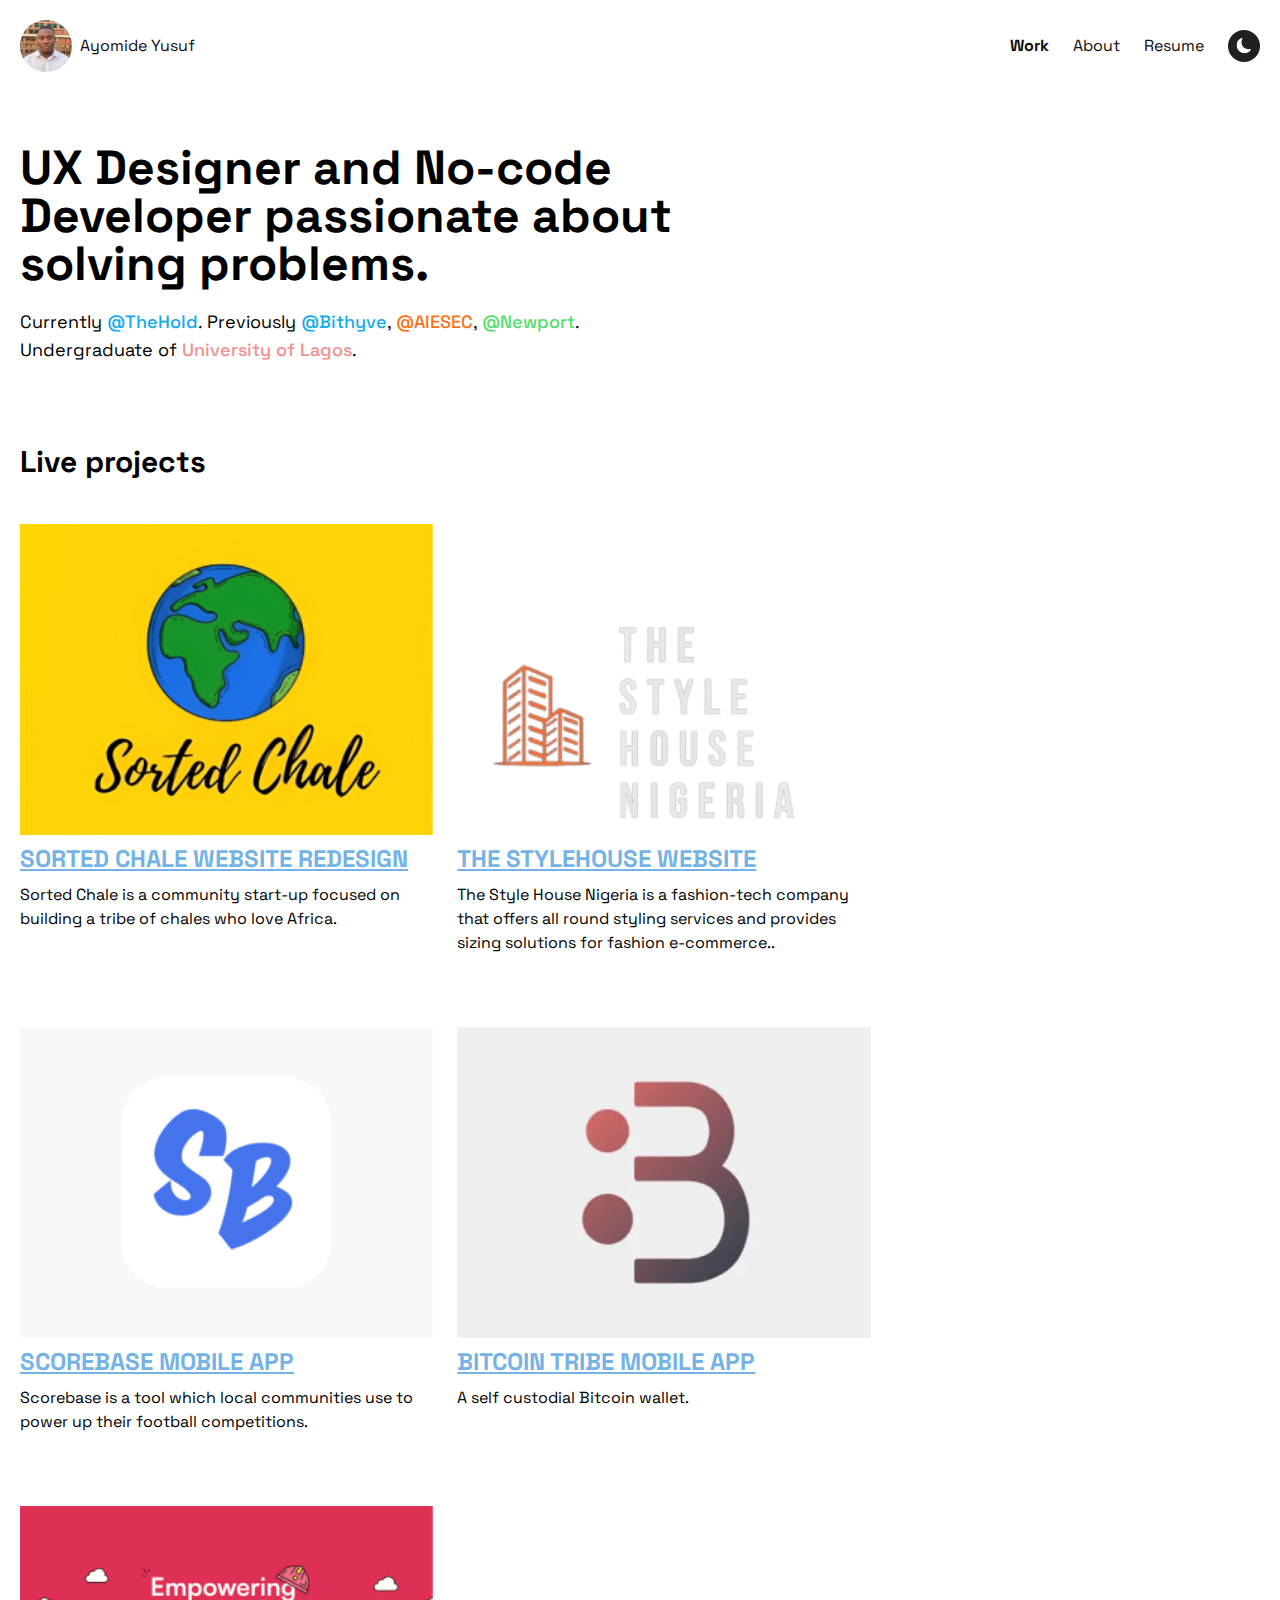
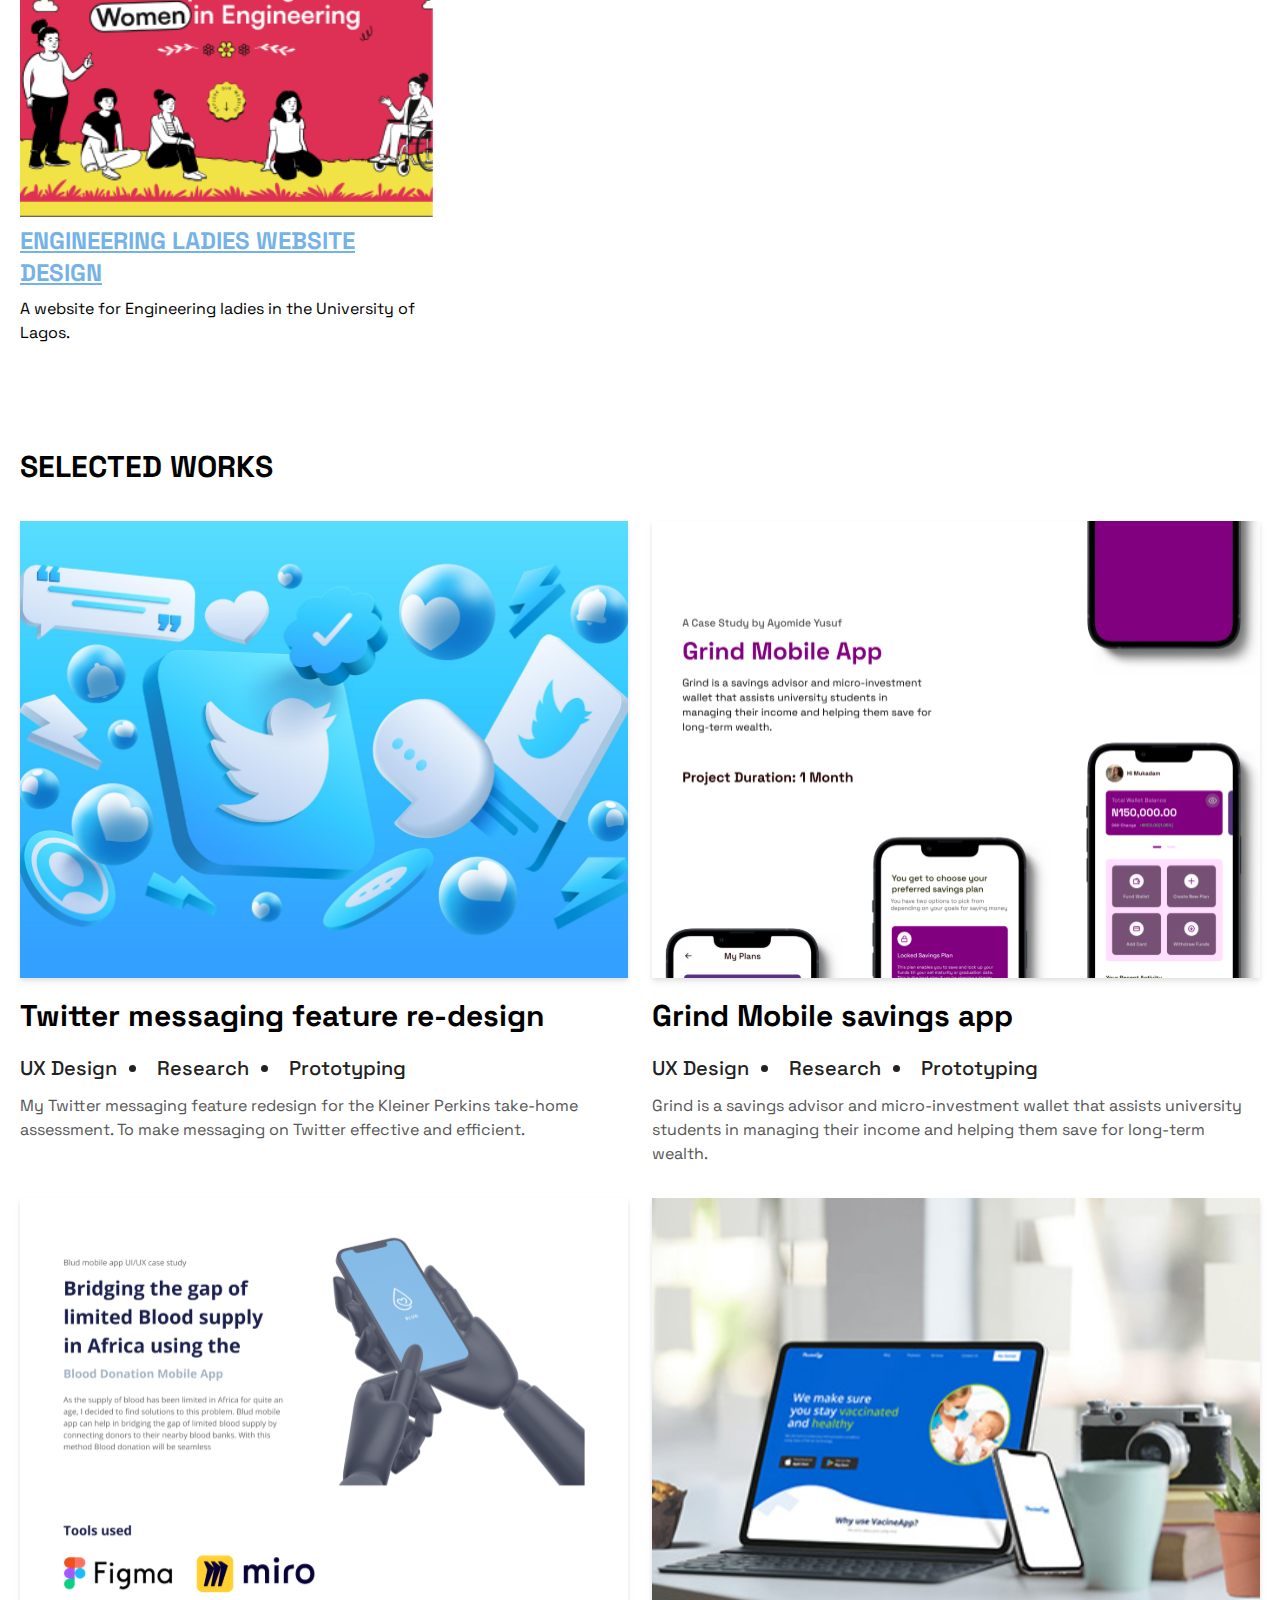
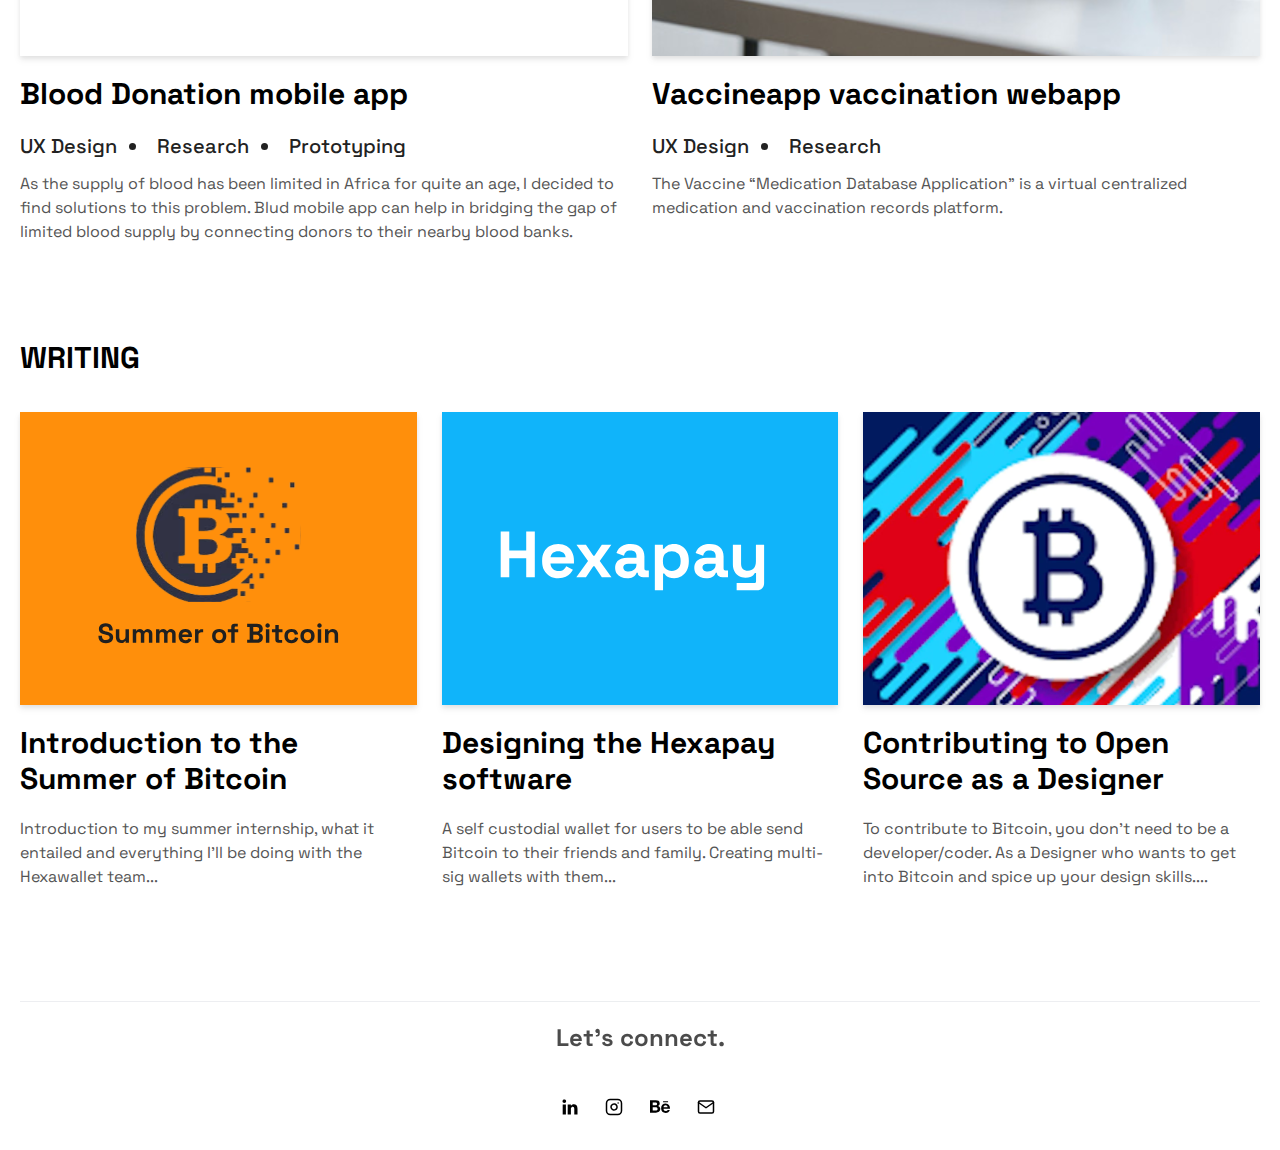
==== index.html @ e131612a "fixed blud app broken link" ====
<!DOCTYPE html>
<html lang="en" class="dark">
<head>
    <meta charset="UTF-8">
    <meta http-equiv="X-UA-Compatible" content="IE=edge">
    <meta name="viewport" content="width=device-width, initial-scale=1.0">
    <title>Mide Is Designing</title>
    <link rel="stylesheet" href="styles.css">
    <link rel="shortcut icon" href="./assets/logos/mide.svg" type="image/x-icon">
    <meta property="og:site_name" content="Ayomide Yusuf" />
    <meta property="og:title" content="Ayomide Yusuf" />
    <meta
      property="og:description"
      content="Ayomide ia a Product Designer and No-code Developer passionate about
      solving problems."
    />
    <meta
      name="description"
      content="Ayomide is a Product Designer and No-code Developer passionate about
      solving problems."
    />
    <meta
      property="og:image"
      content="https://ayomideyusuf.tech/assets/logos/mide.svg"
    />
    <meta property="og:url" content="https://www.ayomideyusuf.tech/" />
    <meta
      name="keywords"
      content="Ayomide, Yusuf, Designer, Unilag, University of Lagos, UI, UX, UI/UX, Mide is designing, designers in lagos, aiesec, mide."
    />
    <script>
        if (localStorage.theme === 'dark' || (!('theme' in localStorage) && window.matchMedia('(prefers-color-scheme: dark)').matches)) {
            document.documentElement.classList.add('dark')
        } else {
            document.documentElement.classList.remove('dark')
        }
    </script>
</head>
<body>
   <nav class="nav">
        <div class="nav-container">
            <a href="#" class="nav-logo">
                <img src="./assets/logos/mide.svg" alt="Mide">
                <span>Ayomide Yusuf</span>
            </a>
            <div class="nav-links">
                <a class="font-bold" href="#live-projects">Work</a>
                <a href="/about">About</a>
                <a href="./resume.pdf" target="_blank" rel="noopener noreferrer">Resume</a>
                <button title="Toggle light mode." id="theme-light">
                    <img src="./assets/icons/light.svg" alt="Light Mode">
                </button>
                <button title="Toggle dark mode." id="theme-dark">
                    <img src="./assets/icons/dark.svg" alt="Dark Mode">
                </button>
            </div>
        </div>
   </nav>
   <section class="pt-28 md:pt-36 container px-5">
       <h1 class="text-4xl md:text-5xl max-w-3xl mb-5 font-bold">UX Designer and No-code Developer passionate about
        solving problems.</h1>
       <h2 class="text-lg max-w-3xl">Currently <span class="font-medium t-blue">@TheHold</span>. Previously <span class="font-medium t-blue">@Bithyve</span>, <span class="font-medium t-orange">@AIESEC</span>, <span class="t-green font-medium">@Newport</span>.
            <br>
            Undergraduate of <span class="t-pink font-medium">University of Lagos</span>.</h2>
   </section>
   <section id="live-projects" class="container px-5 mt-20">
       <h2 class="text-3xl font-bold mb-5">Live projects</h2>
       <div class="flex flex-wrap gap-6">
           <div class="live-project-card">
               <img src="./assets/images/sorted-chale.png" alt="Sorted chale">
               <a href="https://www.sortedchale.com/" target="_blank" rel="noreferrer noopener">SORTED CHALE WEBSITE REDESIGN</a>
               <p>Sorted Chale is a community start-up focused on building a tribe of chales who love Africa.</p>
           </div>
           <div class="live-project-card">
               <img src="./assets/images/stylehouse.png" alt="Style house">
               <a href="https://thestylehousenigeria.com/" target="_blank" rel="noreferrer noopener">THE STYLEHOUSE WEBSITE</a>
               <p>The Style House Nigeria is a fashion-tech company that offers all round styling services
                   and provides sizing solutions for fashion e-commerce..</p>
           </div>
           <div class="live-project-card">
               <img src="./assets/images/scorebase.png" alt="Scorebase">
               <a href="https://apps.apple.com/ng/app/scorebase/id6446505087" target="_blank" rel="noreferrer noopener">SCOREBASE MOBILE APP</a>
               <p>Scorebase is a tool which local communities use
                   to power up their football competitions.</p>
           </div>
           <div class="live-project-card">
               <img src="./assets/images/bitcoin-tribe.png" alt="Bitcoin tribe">
               <a href="https://apps.apple.com/us/app/bitcoin-tribe/id1586334138" target="_blank" rel="noreferrer noopener">BITCOIN TRIBE MOBILE APP</a>
               <p>A self custodial Bitcoin wallet.</p>
           </div>
           <div class="live-project-card">
               <img src="./assets/images/eld.png" alt="ELD">
               <a href="https://www.figma.com/file/L22NSosXfHgCjuGokAEAnm/ELD?type=design&node-id=370%3A802&t=8mmAhf8MQTqxRXSB-1&fuid=647179437094287726" target="_blank" rel="noreferrer noopener">ENGINEERING LADIES WEBSITE DESIGN</a>
               <p>A website for Engineering ladies in the University of Lagos.</p>
           </div>
       </div>
   </section>
   <section id="works" class="container px-5 mt-20">
       <h2 class="text-3xl font-bold mb-5">SELECTED WORKS</h2>
       <div class="flex flex-col md:flex-row flex-wrap justify-between">
           <div class="card work-card">
               <a href="./twitter-messaging-redesign" target="_blank" rel="noreferrer noopener"><img src="./assets/images/twitter/twitter.png" alt="Twitter redesign"></a>
               <h4><a href="./twitter-messaging-redesign" target="_blank" rel="noreferrer noopener">Twitter messaging feature re-design</a></h4>
               <ul>
                   <li>UX Design</li>
                   <li>Research</li>
                   <li>Prototyping</li>
               </ul>
               <p>
                   My Twitter messaging feature redesign for the Kleiner Perkins take-home assessment. To make messaging on Twitter effective and efficient.
               </p>
           </div>
           <div class="card work-card">
               <a href="./grind-mobile-app/"><img src="./assets/images/grind/grind.svg" alt="Grind Mobile savings app"></a>
                <h4><a href="./grind-mobile-app/">Grind Mobile savings app</a></h4>
                <ul>
                    <li>UX Design</li>
                    <li>Research</li>
                    <li>Prototyping</li>
                </ul>
                <p>
                    Grind is a savings advisor and micro-investment wallet that assists university students in managing their income and helping them save for long-term wealth.
                </p>
           </div>
           <div class="card work-card">
            <a href="./blud-mobile-app/" target="_blank" rel="noreferrer noopener"><img src="./assets/images/blood/blood-donation.svg" alt="Blood Donation mobile app"></a>
             <h4><a href="./blud-mobile-app/" target="_blank" rel="noreferrer noopener">Blood Donation mobile app</a></h4>
             <ul>
                 <li>UX Design</li>
                 <li>Research</li>
                 <li>Prototyping</li>
             </ul>
             <p>
                As the supply of blood has been limited in Africa for quite an age, I decided to find solutions to this problem. Blud mobile app can help in bridging the gap of limited blood supply by connecting donors to their nearby blood banks.
             </p>
        </div>
        <div class="card work-card">
            <a href="https://www.behance.net/gallery/138558235/VaccineApp-A-vaccination-website-%28Case-Study%29" target="_blank" rel="noreferrer noopener"><img src="./assets/images/vaccine/vaccine.svg" alt="Vaccineapp vaccination webapp"></a>
             <h4><a href="https://www.behance.net/gallery/138558235/VaccineApp-A-vaccination-website-%28Case-Study%29" target="_blank" rel="noreferrer noopener">Vaccineapp vaccination webapp</a></h4>
             <ul>
                 <li>UX Design</li>
                 <li>Research</li>
             </ul>
             <p>
                The Vaccine “Medication Database Application” is a virtual centralized medication and vaccination records platform.
             </p>
        </div>
       </div>
<!--       <a href="https://www.behance.net/ayomideyusuf" target="_blank" rel="noreferrer noopener" class="block m-auto w-fit">-->
<!--           <button class="p-5 bg-[#202020] dark:bg-white flex gap-3 items-center">-->
<!--               <span class="text-white dark:text-[#202020]">View More Projects</span>-->
<!--               <img class="dark:hidden inline" src="../assets/icons/external-link.svg" width="16" alt="Open Link">-->
<!--               <img class="dark:inline hidden" src="../assets/icons/external-link-dark.svg" width="16" alt="Open Link">-->
<!--           </button>-->
<!--       </a>-->
   </section>
   <section class="container px-5 mt-20">
        <h2 class="text-3xl font-bold mb-5">WRITING</h2>
        <div class="flex flex-col md:flex-row flex-wrap justify-between">
            <div class="card writing-card">
                <a href="https://link.medium.com/tyfl4MGzmrb" target="_blank" rel="noopener noreferrer"><img src="./assets/images/summer-of-bitcoin.svg" alt="summer-of-bitcoin"></a>
                 <h4><a href="https://link.medium.com/tyfl4MGzmrb" target="_blank" rel="noopener noreferrer">Introduction to the Summer
                    of Bitcoin</a></h4>
                 <p>
                    Introduction to my summer internship, what it entailed
and everything I’ll be doing with the Hexawallet team...
                 </p>
            </div>
            <div class="card writing-card">
                <a href="https://docs.google.com/document/d/1Ny7Kb4Attu_hDZrKlVDIxTdS4hn9fsXACDdJiLNprus/edit?usp=drivesdk" target="_blank" rel="noopener noreferrer"><img src="./assets/images/hexapay.svg" alt="Hexapay"></a>
                 <h4><a href="https://docs.google.com/document/d/1Ny7Kb4Attu_hDZrKlVDIxTdS4hn9fsXACDdJiLNprus/edit?usp=drivesdk" target="_blank" rel="noopener noreferrer">Designing the Hexapay
                    software</a></h4>
                 <p>
                    A self custodial wallet for users to be able send Bitcoin to their friends and family. Creating multi-sig wallets with them...
                 </p>
            </div>
            <div class="card writing-card">
                <a href="#" target="_blank" rel="noopener noreferrer"><img src="./assets/images/contribute_open_source.svg" alt="Contibuting to Open Source"></a>
                <h4><a href="#" target="_blank" rel="noopener noreferrer">Contributing to Open Source
                    as a Designer</a></h4>
                <p>
                    To contribute to Bitcoin, you don't need to be a developer/coder. As a Designer who wants to get into Bitcoin and spice up your design skills....
                </p>
            </div>
        </div>
   </section>
   <footer class="footer">
       <h4>Let's connect.</h4>
       <div>
           <a href="https://www.linkedin.com/in/ayomide-yusuf-736261193" target="_blank" rel="noopener noreferrer">
               <img src="./assets/icons/linkedin.svg" alt="LinkedIn">
               <img src="./assets/icons/linkedin-dark.svg" alt="LinkedIn">
           </a>
           <a href="https://www.instagram.com/mideisdesigning/" target="_blank" rel="noopener noreferrer">
                <img src="./assets/icons/ig.svg" alt="Instagram">
                <img src="./assets/icons/ig-dark.svg" alt="Instagram">
            </a>
            <a href="https://www.behance.net/ayomideyusuf" target="_blank" rel="noopener noreferrer">
                <img src="./assets/icons/behance.svg" alt="Behance">
                <img src="./assets/icons/behance-dark.svg" alt="Behance">
            </a>
            <a href="mailto:fat.eye929@gmail.com" target="_blank" rel="noopener noreferrer">
                <img src="./assets/icons/mail.svg" alt="Mail">
                <img src="./assets/icons/mail-dark.svg" alt="Mail">
            </a>
       </div>
   </footer>
   <script src="theme.js"></script>
</body>
</html>
---- styles.css ----
@import url('https://fonts.googleapis.com/css2?family=Space+Grotesk:wght@300;400;500;600;700&display=swap');

/*
! tailwindcss v3.2.3 | MIT License | https://tailwindcss.com
*/

/*
1. Prevent padding and border from affecting element width. (https://github.com/mozdevs/cssremedy/issues/4)
2. Allow adding a border to an element by just adding a border-width. (https://github.com/tailwindcss/tailwindcss/pull/116)
*/

*,
::before,
::after {
  box-sizing: border-box;
  /* 1 */
  border-width: 0;
  /* 2 */
  border-style: solid;
  /* 2 */
  border-color: #e5e7eb;
  /* 2 */
}

::before,
::after {
  --tw-content: '';
}

/*
1. Use a consistent sensible line-height in all browsers.
2. Prevent adjustments of font size after orientation changes in iOS.
3. Use a more readable tab size.
4. Use the user's configured `sans` font-family by default.
5. Use the user's configured `sans` font-feature-settings by default.
*/

html {
  line-height: 1.5;
  /* 1 */
  -webkit-text-size-adjust: 100%;
  /* 2 */
  -moz-tab-size: 4;
  /* 3 */
  -o-tab-size: 4;
     tab-size: 4;
  /* 3 */
  font-family: ui-sans-serif, system-ui, -apple-system, BlinkMacSystemFont, "Segoe UI", Roboto, "Helvetica Neue", Arial, "Noto Sans", sans-serif, "Apple Color Emoji", "Segoe UI Emoji", "Segoe UI Symbol", "Noto Color Emoji";
  /* 4 */
  font-feature-settings: normal;
  /* 5 */
}

/*
1. Remove the margin in all browsers.
2. Inherit line-height from `html` so users can set them as a class directly on the `html` element.
*/

body {
  margin: 0;
  /* 1 */
  line-height: inherit;
  /* 2 */
}

/*
1. Add the correct height in Firefox.
2. Correct the inheritance of border color in Firefox. (https://bugzilla.mozilla.org/show_bug.cgi?id=190655)
3. Ensure horizontal rules are visible by default.
*/

hr {
  height: 0;
  /* 1 */
  color: inherit;
  /* 2 */
  border-top-width: 1px;
  /* 3 */
}

/*
Add the correct text decoration in Chrome, Edge, and Safari.
*/

abbr:where([title]) {
  -webkit-text-decoration: underline dotted;
          text-decoration: underline dotted;
}

/*
Remove the default font size and weight for headings.
*/

h1,
h2,
h3,
h4,
h5,
h6 {
  font-size: inherit;
  font-weight: inherit;
}

/*
Reset links to optimize for opt-in styling instead of opt-out.
*/

a {
  color: inherit;
  text-decoration: inherit;
}

/*
Add the correct font weight in Edge and Safari.
*/

b,
strong {
  font-weight: bolder;
}

/*
1. Use the user's configured `mono` font family by default.
2. Correct the odd `em` font sizing in all browsers.
*/

code,
kbd,
samp,
pre {
  font-family: ui-monospace, SFMono-Regular, Menlo, Monaco, Consolas, "Liberation Mono", "Courier New", monospace;
  /* 1 */
  font-size: 1em;
  /* 2 */
}

/*
Add the correct font size in all browsers.
*/

small {
  font-size: 80%;
}

/*
Prevent `sub` and `sup` elements from affecting the line height in all browsers.
*/

sub,
sup {
  font-size: 75%;
  line-height: 0;
  position: relative;
  vertical-align: baseline;
}

sub {
  bottom: -0.25em;
}

sup {
  top: -0.5em;
}

/*
1. Remove text indentation from table contents in Chrome and Safari. (https://bugs.chromium.org/p/chromium/issues/detail?id=999088, https://bugs.webkit.org/show_bug.cgi?id=201297)
2. Correct table border color inheritance in all Chrome and Safari. (https://bugs.chromium.org/p/chromium/issues/detail?id=935729, https://bugs.webkit.org/show_bug.cgi?id=195016)
3. Remove gaps between table borders by default.
*/

table {
  text-indent: 0;
  /* 1 */
  border-color: inherit;
  /* 2 */
  border-collapse: collapse;
  /* 3 */
}

/*
1. Change the font styles in all browsers.
2. Remove the margin in Firefox and Safari.
3. Remove default padding in all browsers.
*/

button,
input,
optgroup,
select,
textarea {
  font-family: inherit;
  /* 1 */
  font-size: 100%;
  /* 1 */
  font-weight: inherit;
  /* 1 */
  line-height: inherit;
  /* 1 */
  color: inherit;
  /* 1 */
  margin: 0;
  /* 2 */
  padding: 0;
  /* 3 */
}

/*
Remove the inheritance of text transform in Edge and Firefox.
*/

button,
select {
  text-transform: none;
}

/*
1. Correct the inability to style clickable types in iOS and Safari.
2. Remove default button styles.
*/

button,
[type='button'],
[type='reset'],
[type='submit'] {
  -webkit-appearance: button;
  /* 1 */
  background-color: transparent;
  /* 2 */
  background-image: none;
  /* 2 */
}

/*
Use the modern Firefox focus style for all focusable elements.
*/

:-moz-focusring {
  outline: auto;
}

/*
Remove the additional `:invalid` styles in Firefox. (https://github.com/mozilla/gecko-dev/blob/2f9eacd9d3d995c937b4251a5557d95d494c9be1/layout/style/res/forms.css#L728-L737)
*/

:-moz-ui-invalid {
  box-shadow: none;
}

/*
Add the correct vertical alignment in Chrome and Firefox.
*/

progress {
  vertical-align: baseline;
}

/*
Correct the cursor style of increment and decrement buttons in Safari.
*/

::-webkit-inner-spin-button,
::-webkit-outer-spin-button {
  height: auto;
}

/*
1. Correct the odd appearance in Chrome and Safari.
2. Correct the outline style in Safari.
*/

[type='search'] {
  -webkit-appearance: textfield;
  /* 1 */
  outline-offset: -2px;
  /* 2 */
}

/*
Remove the inner padding in Chrome and Safari on macOS.
*/

::-webkit-search-decoration {
  -webkit-appearance: none;
}

/*
1. Correct the inability to style clickable types in iOS and Safari.
2. Change font properties to `inherit` in Safari.
*/

::-webkit-file-upload-button {
  -webkit-appearance: button;
  /* 1 */
  font: inherit;
  /* 2 */
}

/*
Add the correct display in Chrome and Safari.
*/

summary {
  display: list-item;
}

/*
Removes the default spacing and border for appropriate elements.
*/

blockquote,
dl,
dd,
h1,
h2,
h3,
h4,
h5,
h6,
hr,
figure,
p,
pre {
  margin: 0;
}

fieldset {
  margin: 0;
  padding: 0;
}

legend {
  padding: 0;
}

ol,
ul,
menu {
  list-style: none;
  margin: 0;
  padding: 0;
}

/*
Prevent resizing textareas horizontally by default.
*/

textarea {
  resize: vertical;
}

/*
1. Reset the default placeholder opacity in Firefox. (https://github.com/tailwindlabs/tailwindcss/issues/3300)
2. Set the default placeholder color to the user's configured gray 400 color.
*/

input::-moz-placeholder, textarea::-moz-placeholder {
  opacity: 1;
  /* 1 */
  color: #9ca3af;
  /* 2 */
}

input::placeholder,
textarea::placeholder {
  opacity: 1;
  /* 1 */
  color: #9ca3af;
  /* 2 */
}

/*
Set the default cursor for buttons.
*/

button,
[role="button"] {
  cursor: pointer;
}

/*
Make sure disabled buttons don't get the pointer cursor.
*/

:disabled {
  cursor: default;
}

/*
1. Make replaced elements `display: block` by default. (https://github.com/mozdevs/cssremedy/issues/14)
2. Add `vertical-align: middle` to align replaced elements more sensibly by default. (https://github.com/jensimmons/cssremedy/issues/14#issuecomment-634934210)
   This can trigger a poorly considered lint error in some tools but is included by design.
*/

img,
svg,
video,
canvas,
audio,
iframe,
embed,
object {
  display: block;
  /* 1 */
  vertical-align: middle;
  /* 2 */
}

/*
Constrain images and videos to the parent width and preserve their intrinsic aspect ratio. (https://github.com/mozdevs/cssremedy/issues/14)
*/

img,
video {
  max-width: 100%;
  height: auto;
}

/* Make elements with the HTML hidden attribute stay hidden by default */

[hidden] {
  display: none;
}

*, ::before, ::after{
  --tw-border-spacing-x: 0;
  --tw-border-spacing-y: 0;
  --tw-translate-x: 0;
  --tw-translate-y: 0;
  --tw-rotate: 0;
  --tw-skew-x: 0;
  --tw-skew-y: 0;
  --tw-scale-x: 1;
  --tw-scale-y: 1;
  --tw-pan-x:  ;
  --tw-pan-y:  ;
  --tw-pinch-zoom:  ;
  --tw-scroll-snap-strictness: proximity;
  --tw-ordinal:  ;
  --tw-slashed-zero:  ;
  --tw-numeric-figure:  ;
  --tw-numeric-spacing:  ;
  --tw-numeric-fraction:  ;
  --tw-ring-inset:  ;
  --tw-ring-offset-width: 0px;
  --tw-ring-offset-color: #fff;
  --tw-ring-color: rgb(59 130 246 / 0.5);
  --tw-ring-offset-shadow: 0 0 #0000;
  --tw-ring-shadow: 0 0 #0000;
  --tw-shadow: 0 0 #0000;
  --tw-shadow-colored: 0 0 #0000;
  --tw-blur:  ;
  --tw-brightness:  ;
  --tw-contrast:  ;
  --tw-grayscale:  ;
  --tw-hue-rotate:  ;
  --tw-invert:  ;
  --tw-saturate:  ;
  --tw-sepia:  ;
  --tw-drop-shadow:  ;
  --tw-backdrop-blur:  ;
  --tw-backdrop-brightness:  ;
  --tw-backdrop-contrast:  ;
  --tw-backdrop-grayscale:  ;
  --tw-backdrop-hue-rotate:  ;
  --tw-backdrop-invert:  ;
  --tw-backdrop-opacity:  ;
  --tw-backdrop-saturate:  ;
  --tw-backdrop-sepia:  ;
}

::backdrop{
  --tw-border-spacing-x: 0;
  --tw-border-spacing-y: 0;
  --tw-translate-x: 0;
  --tw-translate-y: 0;
  --tw-rotate: 0;
  --tw-skew-x: 0;
  --tw-skew-y: 0;
  --tw-scale-x: 1;
  --tw-scale-y: 1;
  --tw-pan-x:  ;
  --tw-pan-y:  ;
  --tw-pinch-zoom:  ;
  --tw-scroll-snap-strictness: proximity;
  --tw-ordinal:  ;
  --tw-slashed-zero:  ;
  --tw-numeric-figure:  ;
  --tw-numeric-spacing:  ;
  --tw-numeric-fraction:  ;
  --tw-ring-inset:  ;
  --tw-ring-offset-width: 0px;
  --tw-ring-offset-color: #fff;
  --tw-ring-color: rgb(59 130 246 / 0.5);
  --tw-ring-offset-shadow: 0 0 #0000;
  --tw-ring-shadow: 0 0 #0000;
  --tw-shadow: 0 0 #0000;
  --tw-shadow-colored: 0 0 #0000;
  --tw-blur:  ;
  --tw-brightness:  ;
  --tw-contrast:  ;
  --tw-grayscale:  ;
  --tw-hue-rotate:  ;
  --tw-invert:  ;
  --tw-saturate:  ;
  --tw-sepia:  ;
  --tw-drop-shadow:  ;
  --tw-backdrop-blur:  ;
  --tw-backdrop-brightness:  ;
  --tw-backdrop-contrast:  ;
  --tw-backdrop-grayscale:  ;
  --tw-backdrop-hue-rotate:  ;
  --tw-backdrop-invert:  ;
  --tw-backdrop-opacity:  ;
  --tw-backdrop-saturate:  ;
  --tw-backdrop-sepia:  ;
}

.container{
  width: 100%;
  margin-right: auto;
  margin-left: auto;
}

@media (min-width: 640px){
  .container{
    max-width: 640px;
  }
}

@media (min-width: 768px){
  .container{
    max-width: 768px;
  }
}

@media (min-width: 1024px){
  .container{
    max-width: 1024px;
  }
}

@media (min-width: 1280px){
  .container{
    max-width: 1280px;
  }
}

@media (min-width: 1536px){
  .container{
    max-width: 1536px;
  }
}

/* COMMON */

html{
  scroll-behavior: smooth;
}

body{
  scroll-behavior: smooth;
  --tw-bg-opacity: 1;
  background-color: rgb(255 255 255 / var(--tw-bg-opacity));
  font-family: Space Grotesk, sans-serif;
  transition-property: color, background-color, border-color, text-decoration-color, fill, stroke;
  transition-timing-function: cubic-bezier(0.4, 0, 0.2, 1);
  transition-duration: 700ms;
}

.dark body{
  --tw-bg-opacity: 1;
  background-color: rgb(36 36 36 / var(--tw-bg-opacity));
  --tw-text-opacity: 1;
  color: rgb(255 255 255 / var(--tw-text-opacity));
}

.t-blue{
  --tw-text-opacity: 1;
  color: rgb(17 171 237 / var(--tw-text-opacity));
}

.t-green{
  --tw-text-opacity: 1;
  color: rgb(83 221 108 / var(--tw-text-opacity));
}

.t-orange{
  --tw-text-opacity: 1;
  color: rgb(249 115 22 / var(--tw-text-opacity));
}

.t-pink{
  --tw-text-opacity: 1;
  color: rgb(242 143 143 / var(--tw-text-opacity));
}

.t-blue2{
  --tw-text-opacity: 1;
  color: rgb(117 179 230 / var(--tw-text-opacity));
}

.t-purple{
  --tw-text-opacity: 1;
  color: rgb(170 70 242 / var(--tw-text-opacity));
}

.dark .t-purple{
  --tw-text-opacity: 1;
  color: rgb(225 183 255 / var(--tw-text-opacity));
}

/* NAVBAR */

.nav{
  position: fixed;
  z-index: 10;
  width: 100%;
  --tw-bg-opacity: 1;
  background-color: rgb(255 255 255 / var(--tw-bg-opacity));
  padding: 1.25rem;
  opacity: 0.95;
}

.dark .nav{
  --tw-bg-opacity: 1;
  background-color: rgb(36 36 36 / var(--tw-bg-opacity));
}

.nav-container{
  width: 100%;
  margin-right: auto;
  margin-left: auto;
}

@media (min-width: 640px){
  .nav-container{
    max-width: 640px;
  }
}

@media (min-width: 768px){
  .nav-container{
    max-width: 768px;
  }
}

@media (min-width: 1024px){
  .nav-container{
    max-width: 1024px;
  }
}

@media (min-width: 1280px){
  .nav-container{
    max-width: 1280px;
  }
}

@media (min-width: 1536px){
  .nav-container{
    max-width: 1536px;
  }
}

.nav-container{
  display: flex;
  align-items: center;
  justify-content: space-between;
}

.nav-logo{
  display: flex;
  align-items: center;
  -moz-column-gap: 0.5rem;
       column-gap: 0.5rem;
}

.nav-logo span{
  display: none;
}

@media (min-width: 768px){
  .nav-logo span{
    display: inline;
  }
}

.nav-links{
  display: flex;
  align-items: center;
  -moz-column-gap: 1.5rem;
       column-gap: 1.5rem;
}

.nav button#theme-light{
  display: none;
}

.dark .nav button#theme-light{
  display: inline;
}

.nav button#theme-dark{
  display: inline;
}

.dark .nav button#theme-dark{
  display: none;
}

.live-project-card{
  margin-top: 1.5rem;
  margin-bottom: 1.5rem;
}

@media (min-width: 768px){
  .live-project-card{
    width: 33.333333%;
  }
}

.live-project-card img{
  width: 100%;
}

.live-project-card a{
  margin-top: 0.5rem;
  margin-bottom: 0.5rem;
  display: block;
  font-size: 1.5rem;
  line-height: 2rem;
  font-weight: 700;
  --tw-text-opacity: 1;
  color: rgb(117 179 230 / var(--tw-text-opacity));
  text-decoration-line: underline;
}

.card{
  margin-top: 1rem;
  margin-bottom: 1rem;
  width: 100%;
}

.work-card{
  margin-top: 1rem;
  margin-bottom: 1rem;
  width: 100%;
}

@media (min-width: 768px){
  .work-card{
    width: 49%;
  }
}

.card img{
  width: 100%;
  --tw-drop-shadow: drop-shadow(0 4px 3px rgb(0 0 0 / 0.07)) drop-shadow(0 2px 2px rgb(0 0 0 / 0.06));
  filter: var(--tw-blur) var(--tw-brightness) var(--tw-contrast) var(--tw-grayscale) var(--tw-hue-rotate) var(--tw-invert) var(--tw-saturate) var(--tw-sepia) var(--tw-drop-shadow);
}

.card h4{
  margin-top: 1.25rem;
  margin-bottom: 1.25rem;
  font-size: 1.875rem;
  line-height: 2.25rem;
  font-weight: 700;
}

.work-card ul{
  margin-bottom: 0.75rem;
  display: flex;
  list-style-position: inside;
  list-style-type: disc;
  -moz-column-gap: 0.25rem;
       column-gap: 0.25rem;
  font-weight: 500;
  --tw-text-opacity: 1;
  color: rgb(34 34 34 / var(--tw-text-opacity));
}

.dark .work-card ul{
  --tw-text-opacity: 1;
  color: rgb(245 245 245 / var(--tw-text-opacity));
}

@media (min-width: 768px){
  .work-card ul{
    -moz-column-gap: 0.5rem;
         column-gap: 0.5rem;
    font-size: 1.25rem;
    line-height: 1.75rem;
  }
}

.work-card ul li{
  padding-left: 0.25rem;
}

.work-card ul li:first-child{
  list-style-type: none;
  padding-left: 0px;
}

.card p{
  --tw-text-opacity: 1;
  color: rgb(85 85 85 / var(--tw-text-opacity));
}

.dark .card p{
  --tw-text-opacity: 1;
  color: rgb(249 249 249 / var(--tw-text-opacity));
}

@media (min-width: 768px){
  .writing-card{
    width: 32%;
  }
}

/* ABOUT PAGE */

.about-text{
  display: flex;
  flex: 1 1 0%;
  flex-direction: column;
  row-gap: 1.75rem;
  padding: 0.75rem;
  font-size: 1.125rem;
  line-height: 1.75rem;
  font-weight: 500;
}

@media (min-width: 768px){
  .about-text{
    padding: 2.25rem;
  }
}

.hobby{
  width: 95%;
}

@media (min-width: 640px){
  .hobby{
    width: 48%;
  }
}

@media (min-width: 1024px){
  .hobby{
    width: 22%;
  }
}

.hobby h4{
  margin-bottom: 0.75rem;
  display: flex;
  -moz-column-gap: 0.5rem;
       column-gap: 0.5rem;
  font-size: 1.125rem;
  line-height: 1.75rem;
}

/* FOOTER */

.footer{
  width: 100%;
  margin-right: auto;
  margin-left: auto;
}

@media (min-width: 640px){
  .footer{
    max-width: 640px;
  }
}

@media (min-width: 768px){
  .footer{
    max-width: 768px;
  }
}

@media (min-width: 1024px){
  .footer{
    max-width: 1024px;
  }
}

@media (min-width: 1280px){
  .footer{
    max-width: 1280px;
  }
}

@media (min-width: 1536px){
  .footer{
    max-width: 1536px;
  }
}

.footer{
  margin-top: 6rem;
  padding-left: 1.25rem;
  padding-right: 1.25rem;
}

.footer h4{
  margin-bottom: 1.25rem;
  border-top-width: 1px;
  padding-top: 1.25rem;
  padding-bottom: 1.25rem;
  text-align: center;
  font-size: 1.5rem;
  line-height: 2rem;
  font-weight: 700;
  opacity: 0.7;
}

.footer div{
  margin-bottom: 2rem;
  display: flex;
  width: 100%;
  align-items: center;
  justify-content: center;
  -moz-column-gap: 1.5rem;
       column-gap: 1.5rem;
}

:is(.footer, .hobby) img:first-child{
  display: none;
}

.dark :is(.footer, .hobby) img:first-child{
  display: inline;
}

:is(.footer, .hobby) img{
  display: inline;
}

.dark :is(.footer, .hobby) img{
  display: none;
}

/* GRIND PROJECT PAGE */

.grind-details{
  margin-top: 2.5rem;
  margin-bottom: 2.5rem;
  display: flex;
  flex-direction: column;
  gap: 3rem;
}

@media (min-width: 768px){
  .grind-details{
    flex-direction: row;
  }
}

.grind-detail{
  flex: 1 1 0%;
}

.grind-detail h5{
  margin-bottom: 0.75rem;
  font-size: 1.125rem;
  line-height: 1.75rem;
  font-weight: 700;
}

@media (min-width: 768px){
  .grind-detail h5{
    font-size: 1.25rem;
    line-height: 1.75rem;
  }
}

.grind-detail p{
  font-size: 1rem;
  line-height: 1.5rem;
  font-weight: 300;
  --tw-text-opacity: 1;
  color: rgb(51 51 51 / var(--tw-text-opacity));
}

.dark .grind-detail p{
  --tw-text-opacity: 1;
  color: rgb(249 249 249 / var(--tw-text-opacity));
}

.grind-solution{
  margin-top: 1.5rem;
  display: flex;
  flex-direction: column;
  align-items: center;
  gap: 1rem;
}

@media (min-width: 768px){
  .grind-solution{
    flex-direction: row;
  }
}

.grind-solution-details{
  padding-top: 4rem;
  padding-bottom: 4rem;
}

@media (min-width: 768px){
  .grind-solution-details{
    padding-left: 4rem;
    padding-right: 4rem;
  }
}

.grind-solution-details p{
  margin-bottom: 1.25rem;
  font-size: 1.125rem;
  line-height: 1.75rem;
  font-weight: 800;
}

.grind-solution-details ul{
  list-style-position: inside;
  list-style-type: disc;
}

.grind-solution-details ul li{
  margin-bottom: 1.25rem;
}

.grind-pain-points{
  margin-top: 2.5rem;
  margin-bottom: 2.5rem;
  display: flex;
  flex-wrap: wrap;
  justify-content: space-between;
  gap: 1.75rem;
}

.grind-pain-point{
  width: 100%;
  min-width: 280px;
}

@media (min-width: 768px){
  .grind-pain-point{
    width: 25%;
  }
}

.grind-pain-point h6{
  margin-top: 0.5rem;
  margin-bottom: 0.5rem;
  font-size: 1.5rem;
  line-height: 2rem;
  font-weight: 500;
}

.grind-pain-point div{
  margin-bottom: 1.25rem;
  display: flex;
  height: 2.5rem;
  width: 2.5rem;
  align-items: center;
  justify-content: center;
  border-radius: 9999px;
  border-width: 1px;
}

.prototype-image{
  width: 41.666667%;
  background-image: url(./grind-mobile-app/images/phone.svg);
  background-size: cover;
  background-repeat: no-repeat;
  padding-top: 0.5rem;
  padding-bottom: 0.5rem;
  padding-left: 0.5rem;
  padding-right: 0.5rem;
}

@media (min-width: 768px){
  .prototype-image{
    width: -moz-fit-content;
    width: fit-content;
    padding-left: 11px;
  }
}

.prototype-image-2{
  width: 41.666667%;
  padding-top: 0.5rem;
  padding-bottom: 0.5rem;
  padding-left: 0.5rem;
  padding-right: 0.5rem;
}

@media (min-width: 768px){
  .prototype-image-2{
    width: -moz-fit-content;
    width: fit-content;
    padding-left: 11px;
  }
}

.visible{
  visibility: visible;
}

.collapse{
  visibility: collapse;
}

.fixed{
  position: fixed;
}

.relative{
  position: relative;
}

.top-0{
  top: 0px;
}

.order-2{
  order: 2;
}

.order-1{
  order: 1;
}

.m-auto{
  margin: auto;
}

.my-5{
  margin-top: 1.25rem;
  margin-bottom: 1.25rem;
}

.my-11{
  margin-top: 2.75rem;
  margin-bottom: 2.75rem;
}

.my-10{
  margin-top: 2.5rem;
  margin-bottom: 2.5rem;
}

.my-6{
  margin-top: 1.5rem;
  margin-bottom: 1.5rem;
}

.mx-auto{
  margin-left: auto;
  margin-right: auto;
}

.my-8{
  margin-top: 2rem;
  margin-bottom: 2rem;
}

.my-4{
  margin-top: 1rem;
  margin-bottom: 1rem;
}

.mx-4{
  margin-left: 1rem;
  margin-right: 1rem;
}

.my-2{
  margin-top: 0.5rem;
  margin-bottom: 0.5rem;
}

.my-3{
  margin-top: 0.75rem;
  margin-bottom: 0.75rem;
}

.mb-5{
  margin-bottom: 1.25rem;
}

.mt-20{
  margin-top: 5rem;
}

.mb-10{
  margin-bottom: 2.5rem;
}

.mb-12{
  margin-bottom: 3rem;
}

.mb-3{
  margin-bottom: 0.75rem;
}

.mb-4{
  margin-bottom: 1rem;
}

.mt-12{
  margin-top: 3rem;
}

.mt-10{
  margin-top: 2.5rem;
}

.mb-6{
  margin-bottom: 1.5rem;
}

.mt-2{
  margin-top: 0.5rem;
}

.mt-5{
  margin-top: 1.25rem;
}

.mt-16{
  margin-top: 4rem;
}

.mb-8{
  margin-bottom: 2rem;
}

.mt-4{
  margin-top: 1rem;
}

.mt-36{
  margin-top: 9rem;
}

.mt-6{
  margin-top: 1.5rem;
}

.mt-8{
  margin-top: 2rem;
}

.block{
  display: block;
}

.inline{
  display: inline;
}

.flex{
  display: flex;
}

.table{
  display: table;
}

.hidden{
  display: none;
}

.w-fit{
  width: -moz-fit-content;
  width: fit-content;
}

.w-full{
  width: 100%;
}

.w-screen{
  width: 100vw;
}

.max-w-3xl{
  max-width: 48rem;
}

.flex-1{
  flex: 1 1 0%;
}

.border-collapse{
  border-collapse: collapse;
}

.transform{
  transform: translate(var(--tw-translate-x), var(--tw-translate-y)) rotate(var(--tw-rotate)) skewX(var(--tw-skew-x)) skewY(var(--tw-skew-y)) scaleX(var(--tw-scale-x)) scaleY(var(--tw-scale-y));
}

.list-inside{
  list-style-position: inside;
}

.list-disc{
  list-style-type: disc;
}

.list-decimal{
  list-style-type: decimal;
}

.flex-col{
  flex-direction: column;
}

.flex-wrap{
  flex-wrap: wrap;
}

.items-center{
  align-items: center;
}

.justify-center{
  justify-content: center;
}

.justify-between{
  justify-content: space-between;
}

.gap-6{
  gap: 1.5rem;
}

.gap-3{
  gap: 0.75rem;
}

.gap-5{
  gap: 1.25rem;
}

.gap-4{
  gap: 1rem;
}

.gap-y-10{
  row-gap: 2.5rem;
}

.gap-x-1{
  -moz-column-gap: 0.25rem;
       column-gap: 0.25rem;
}

.overflow-scroll{
  overflow: scroll;
}

.border{
  border-width: 1px;
}

.border-y{
  border-top-width: 1px;
  border-bottom-width: 1px;
}

.border-b{
  border-bottom-width: 1px;
}

.bg-\[\#202020\]{
  --tw-bg-opacity: 1;
  background-color: rgb(32 32 32 / var(--tw-bg-opacity));
}

.bg-\[\#F9F9F9\]{
  --tw-bg-opacity: 1;
  background-color: rgb(249 249 249 / var(--tw-bg-opacity));
}

.p-5{
  padding: 1.25rem;
}

.p-8{
  padding: 2rem;
}

.px-5{
  padding-left: 1.25rem;
  padding-right: 1.25rem;
}

.py-16{
  padding-top: 4rem;
  padding-bottom: 4rem;
}

.py-10{
  padding-top: 2.5rem;
  padding-bottom: 2.5rem;
}

.py-4{
  padding-top: 1rem;
  padding-bottom: 1rem;
}

.pt-28{
  padding-top: 7rem;
}

.pb-16{
  padding-bottom: 4rem;
}

.text-center{
  text-align: center;
}

.text-4xl{
  font-size: 2.25rem;
  line-height: 2.5rem;
}

.text-lg{
  font-size: 1.125rem;
  line-height: 1.75rem;
}

.text-3xl{
  font-size: 1.875rem;
  line-height: 2.25rem;
}

.text-2xl{
  font-size: 1.5rem;
  line-height: 2rem;
}

.text-xl{
  font-size: 1.25rem;
  line-height: 1.75rem;
}

.text-sm{
  font-size: 0.875rem;
  line-height: 1.25rem;
}

.font-bold{
  font-weight: 700;
}

.font-medium{
  font-weight: 500;
}

.font-light{
  font-weight: 300;
}

.font-thin{
  font-weight: 100;
}

.font-normal{
  font-weight: 400;
}

.text-white{
  --tw-text-opacity: 1;
  color: rgb(255 255 255 / var(--tw-text-opacity));
}

.text-\[\#555\]{
  --tw-text-opacity: 1;
  color: rgb(85 85 85 / var(--tw-text-opacity));
}

.text-\[\#222\]{
  --tw-text-opacity: 1;
  color: rgb(34 34 34 / var(--tw-text-opacity));
}

.text-\[\#0869E8\]{
  --tw-text-opacity: 1;
  color: rgb(8 105 232 / var(--tw-text-opacity));
}

.text-\[\#800080\]{
  --tw-text-opacity: 1;
  color: rgb(128 0 128 / var(--tw-text-opacity));
}

.text-\[\#525252\]{
  --tw-text-opacity: 1;
  color: rgb(82 82 82 / var(--tw-text-opacity));
}

.text-\[\#E068E0\]{
  --tw-text-opacity: 1;
  color: rgb(224 104 224 / var(--tw-text-opacity));
}

.underline{
  text-decoration-line: underline;
}

.shadow-lg{
  --tw-shadow: 0 10px 15px -3px rgb(0 0 0 / 0.1), 0 4px 6px -4px rgb(0 0 0 / 0.1);
  --tw-shadow-colored: 0 10px 15px -3px var(--tw-shadow-color), 0 4px 6px -4px var(--tw-shadow-color);
  box-shadow: var(--tw-ring-offset-shadow, 0 0 #0000), var(--tw-ring-shadow, 0 0 #0000), var(--tw-shadow);
}

.outline{
  outline-style: solid;
}

.drop-shadow-md{
  --tw-drop-shadow: drop-shadow(0 4px 3px rgb(0 0 0 / 0.07)) drop-shadow(0 2px 2px rgb(0 0 0 / 0.06));
  filter: var(--tw-blur) var(--tw-brightness) var(--tw-contrast) var(--tw-grayscale) var(--tw-hue-rotate) var(--tw-invert) var(--tw-saturate) var(--tw-sepia) var(--tw-drop-shadow);
}

.drop-shadow-lg{
  --tw-drop-shadow: drop-shadow(0 10px 8px rgb(0 0 0 / 0.04)) drop-shadow(0 4px 3px rgb(0 0 0 / 0.1));
  filter: var(--tw-blur) var(--tw-brightness) var(--tw-contrast) var(--tw-grayscale) var(--tw-hue-rotate) var(--tw-invert) var(--tw-saturate) var(--tw-sepia) var(--tw-drop-shadow);
}

.dark .dark\:inline{
  display: inline;
}

.dark .dark\:hidden{
  display: none;
}

.dark .dark\:bg-white{
  --tw-bg-opacity: 1;
  background-color: rgb(255 255 255 / var(--tw-bg-opacity));
}

.dark .dark\:text-\[\#202020\]{
  --tw-text-opacity: 1;
  color: rgb(32 32 32 / var(--tw-text-opacity));
}

.dark .dark\:text-\[\#F9F9F9\]{
  --tw-text-opacity: 1;
  color: rgb(249 249 249 / var(--tw-text-opacity));
}

.dark .dark\:text-\[\#F5F5F5\]{
  --tw-text-opacity: 1;
  color: rgb(245 245 245 / var(--tw-text-opacity));
}

.dark .dark\:text-\[\#F6F6F6\]{
  --tw-text-opacity: 1;
  color: rgb(246 246 246 / var(--tw-text-opacity));
}

@media (min-width: 768px){
  .md\:order-1{
    order: 1;
  }

  .md\:w-1\/2{
    width: 50%;
  }

  .md\:flex-row{
    flex-direction: row;
  }

  .md\:justify-start{
    justify-content: flex-start;
  }

  .md\:justify-between{
    justify-content: space-between;
  }

  .md\:gap-x-2{
    -moz-column-gap: 0.5rem;
         column-gap: 0.5rem;
  }

  .md\:pt-36{
    padding-top: 9rem;
  }

  .md\:pt-40{
    padding-top: 10rem;
  }

  .md\:text-5xl{
    font-size: 3rem;
    line-height: 1;
  }

  .md\:text-xl{
    font-size: 1.25rem;
    line-height: 1.75rem;
  }
}

@media (min-width: 1024px){
  .lg\:flex-row{
    flex-direction: row;
  }
}
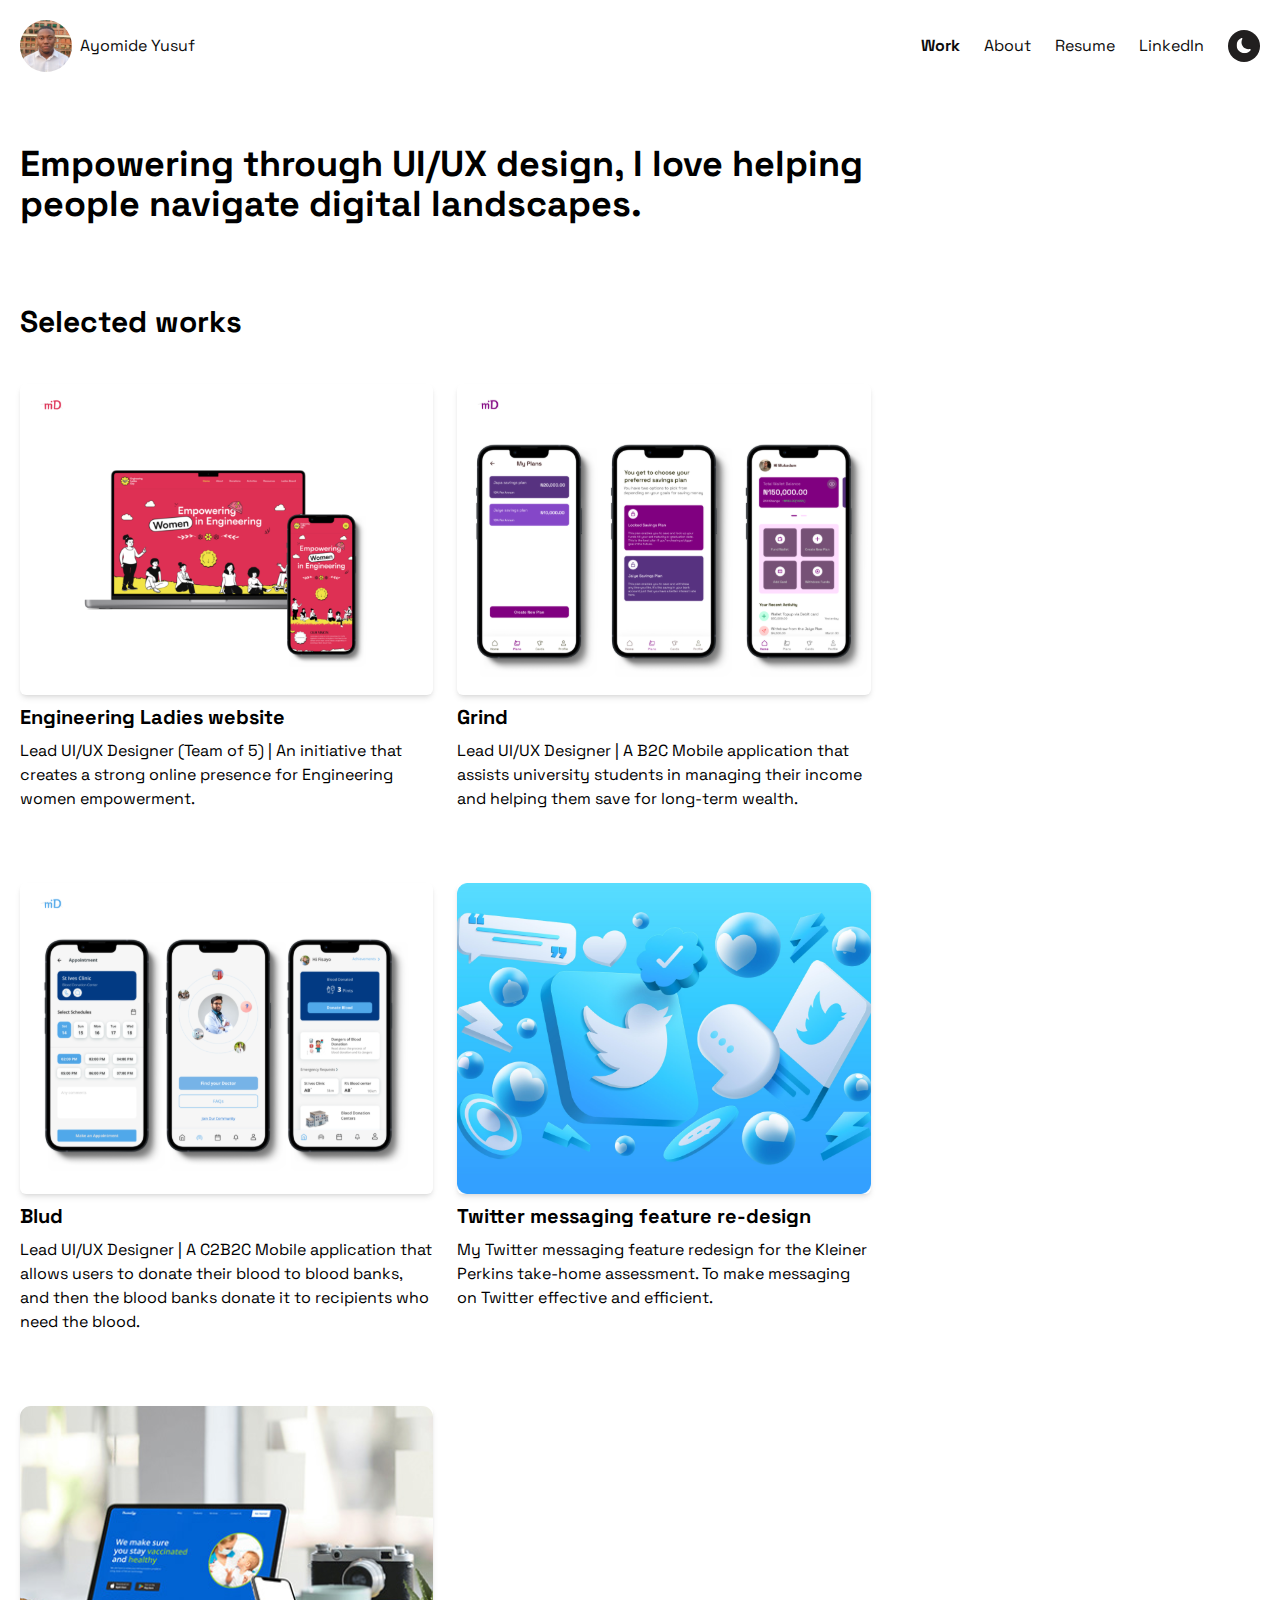
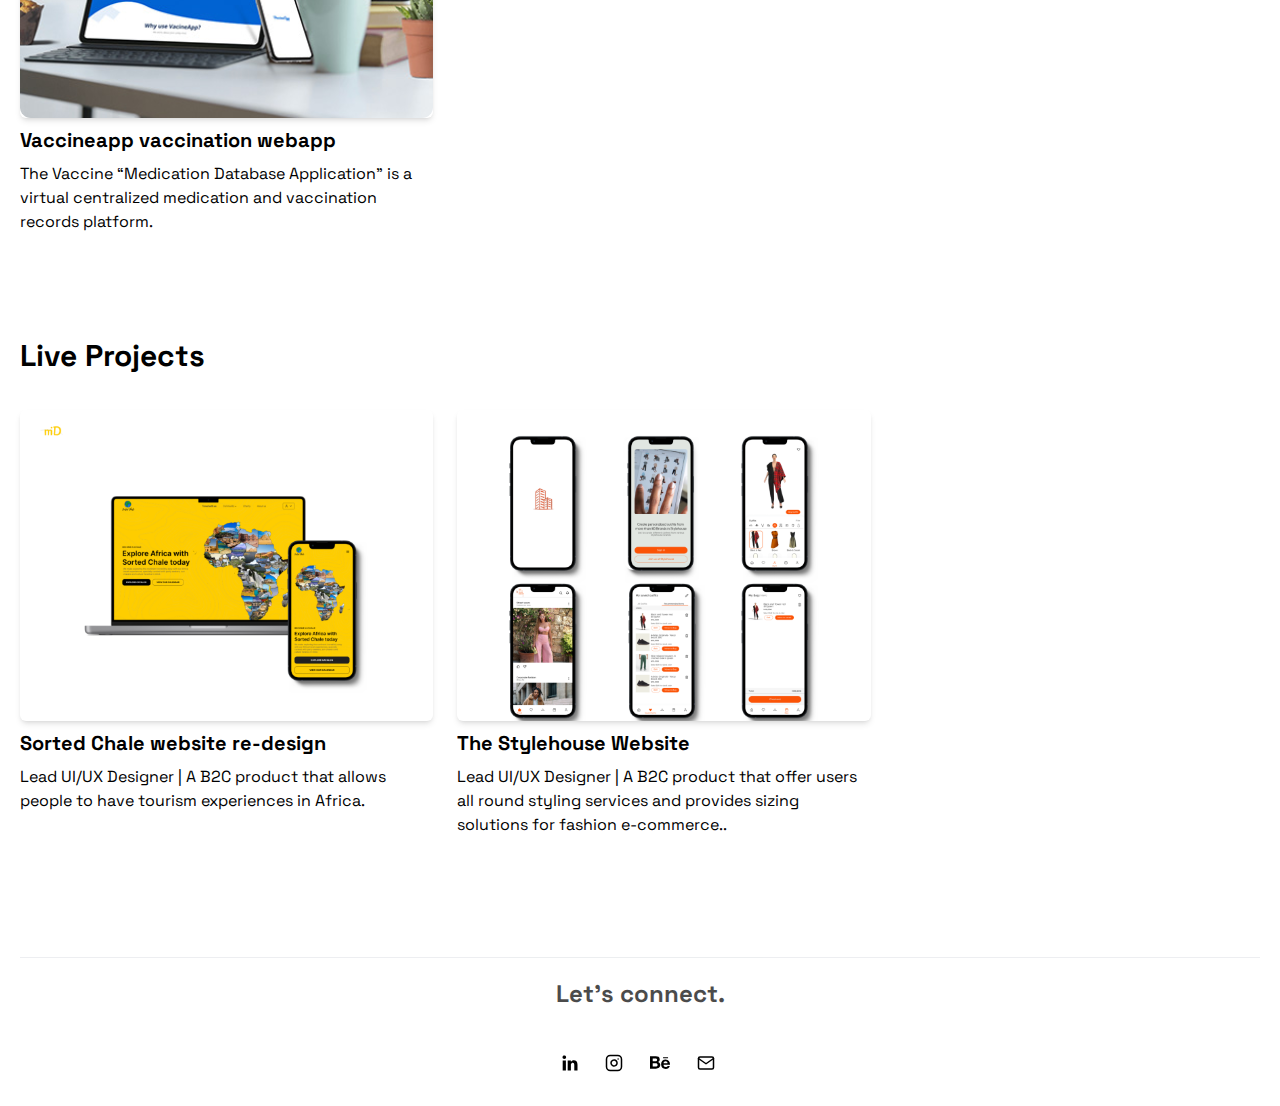
==== commit c46bae57: "home page changes" ====
--- a/index.html
+++ b/index.html
@@ -47,6 +47,7 @@
                 <a class="font-bold" href="#live-projects">Work</a>
                 <a href="/about">About</a>
                 <a href="./resume.pdf" target="_blank" rel="noopener noreferrer">Resume</a>
+                <a href="https://www.linkedin.com/in/ayomide-yusuf-736261193" target="_blank" rel="noopener noreferrer">LinkedIn</a>
                 <button title="Toggle light mode." id="theme-light">
                     <img src="./assets/icons/light.svg" alt="Light Mode">
                 </button>
@@ -57,132 +58,56 @@
         </div>
    </nav>
    <section class="pt-28 md:pt-36 container px-5">
-       <h1 class="text-4xl md:text-5xl max-w-3xl mb-5 font-bold">UX Designer and No-code Developer passionate about
-        solving problems.</h1>
-       <h2 class="text-lg max-w-3xl">Currently <span class="font-medium t-blue">@TheHold</span>. Previously <span class="font-medium t-blue">@Bithyve</span>, <span class="font-medium t-orange">@AIESEC</span>, <span class="t-green font-medium">@Newport</span>.
-            <br>
-            Undergraduate of <span class="t-pink font-medium">University of Lagos</span>.</h2>
+       <h1 class="text-2xl md:text-4xl max-w-4xl mb-5 font-bold">Empowering through UI/UX design, I love helping people navigate digital landscapes.</h1>
    </section>
    <section id="live-projects" class="container px-5 mt-20">
-       <h2 class="text-3xl font-bold mb-5">Live projects</h2>
+       <h2 class="text-3xl font-bold mb-5">Selected works</h2>
        <div class="flex flex-wrap gap-6">
            <div class="live-project-card">
-               <img src="./assets/images/sorted-chale.png" alt="Sorted chale">
-               <a href="https://www.sortedchale.com/" target="_blank" rel="noreferrer noopener">SORTED CHALE WEBSITE REDESIGN</a>
-               <p>Sorted Chale is a community start-up focused on building a tribe of chales who love Africa.</p>
+               <img src="./assets/images/eld.png" alt="ELD">
+               <a href="https://www.figma.com/file/L22NSosXfHgCjuGokAEAnm/ELD?type=design&node-id=370%3A802&t=8mmAhf8MQTqxRXSB-1&fuid=647179437094287726" target="_blank" rel="noreferrer noopener">Engineering Ladies website</a>
+               <p>Lead UI/UX Designer (Team of 5) | An initiative that creates a strong online presence for Engineering women empowerment.</p>
            </div>
+
            <div class="live-project-card">
-               <img src="./assets/images/stylehouse.png" alt="Style house">
-               <a href="https://thestylehousenigeria.com/" target="_blank" rel="noreferrer noopener">THE STYLEHOUSE WEBSITE</a>
-               <p>The Style House Nigeria is a fashion-tech company that offers all round styling services
-                   and provides sizing solutions for fashion e-commerce..</p>
+               <img src="./assets/images/grind/grind.svg" alt="Grind Mobile savings app">
+               <a href="./grind-mobile-app/" target="_blank" rel="noreferrer noopener">Grind</a>
+               <p>Lead UI/UX Designer | A B2C Mobile application that assists university students in managing their income and helping them save for long-term wealth.</p>
            </div>
+
            <div class="live-project-card">
-               <img src="./assets/images/scorebase.png" alt="Scorebase">
-               <a href="https://apps.apple.com/ng/app/scorebase/id6446505087" target="_blank" rel="noreferrer noopener">SCOREBASE MOBILE APP</a>
-               <p>Scorebase is a tool which local communities use
-                   to power up their football competitions.</p>
+               <img src="./assets/images/blood/blood-donation.svg" alt="Blud App">
+               <a href="./blud-mobile-app/" target="_blank" rel="noreferrer noopener">Blud</a>
+               <p>Lead UI/UX Designer | A C2B2C Mobile application that allows users to donate their blood to blood banks, and then the blood banks donate it to recipients who need the blood.</p>
            </div>
+
            <div class="live-project-card">
-               <img src="./assets/images/bitcoin-tribe.png" alt="Bitcoin tribe">
-               <a href="https://apps.apple.com/us/app/bitcoin-tribe/id1586334138" target="_blank" rel="noreferrer noopener">BITCOIN TRIBE MOBILE APP</a>
-               <p>A self custodial Bitcoin wallet.</p>
+               <img src="./assets/images/twitter/twitter.png" alt="Twitter app">
+               <a href="./twitter-messaging-redesign/" target="_blank" rel="noreferrer noopener">Twitter messaging feature re-design</a>
+               <p>My Twitter messaging feature redesign for the Kleiner Perkins take-home assessment. To make messaging on Twitter effective and efficient.</p>
            </div>
+
            <div class="live-project-card">
-               <img src="./assets/images/eld.png" alt="ELD">
-               <a href="https://www.figma.com/file/L22NSosXfHgCjuGokAEAnm/ELD?type=design&node-id=370%3A802&t=8mmAhf8MQTqxRXSB-1&fuid=647179437094287726" target="_blank" rel="noreferrer noopener">ENGINEERING LADIES WEBSITE DESIGN</a>
-               <p>A website for Engineering ladies in the University of Lagos.</p>
+               <img src="./assets/images/vaccine/vaccine.svg" alt="Vaccine app">
+               <a href="https://www.behance.net/gallery/138558235/VaccineApp-A-vaccination-website-%28Case-Study%29" target="_blank" rel="noreferrer noopener">Vaccineapp vaccination webapp</a>
+               <p>The Vaccine “Medication Database Application” is a virtual centralized medication and vaccination records platform. </p>
+           </div>
+
+       </div>
+       <h2 class="text-3xl font-bold mb-3 mt-20">Live Projects</h2>
+       <div class="flex flex-wrap gap-6 mb-12">
+           <div class="live-project-card">
+               <img src="./assets/images/sorted-chale.png" alt="Sorted Chale website re-design">
+               <a href="https://www.sortedchale.com/" target="_blank" rel="noreferrer noopener">Sorted Chale website re-design</a>
+               <p>Lead UI/UX Designer | A B2C product that allows people to have tourism experiences in Africa. </p>
+           </div>
+
+           <div class="live-project-card">
+               <img src="./assets/images/stylehouse.png" alt="Stylehouse">
+               <a href="https://thestylehousenigeria.com/" target="_blank" rel="noreferrer noopener">The Stylehouse Website</a>
+               <p>Lead UI/UX Designer | A B2C product that offer users all round styling services and provides sizing solutions for fashion e-commerce.. </p>
            </div>
        </div>
-   </section>
-   <section id="works" class="container px-5 mt-20">
-       <h2 class="text-3xl font-bold mb-5">SELECTED WORKS</h2>
-       <div class="flex flex-col md:flex-row flex-wrap justify-between">
-           <div class="card work-card">
-               <a href="./twitter-messaging-redesign" target="_blank" rel="noreferrer noopener"><img src="./assets/images/twitter/twitter.png" alt="Twitter redesign"></a>
-               <h4><a href="./twitter-messaging-redesign" target="_blank" rel="noreferrer noopener">Twitter messaging feature re-design</a></h4>
-               <ul>
-                   <li>UX Design</li>
-                   <li>Research</li>
-                   <li>Prototyping</li>
-               </ul>
-               <p>
-                   My Twitter messaging feature redesign for the Kleiner Perkins take-home assessment. To make messaging on Twitter effective and efficient.
-               </p>
-           </div>
-           <div class="card work-card">
-               <a href="./grind-mobile-app/"><img src="./assets/images/grind/grind.svg" alt="Grind Mobile savings app"></a>
-                <h4><a href="./grind-mobile-app/">Grind Mobile savings app</a></h4>
-                <ul>
-                    <li>UX Design</li>
-                    <li>Research</li>
-                    <li>Prototyping</li>
-                </ul>
-                <p>
-                    Grind is a savings advisor and micro-investment wallet that assists university students in managing their income and helping them save for long-term wealth.
-                </p>
-           </div>
-           <div class="card work-card">
-            <a href="./blud-mobile-app/" target="_blank" rel="noreferrer noopener"><img src="./assets/images/blood/blood-donation.svg" alt="Blood Donation mobile app"></a>
-             <h4><a href="./blud-mobile-app/" target="_blank" rel="noreferrer noopener">Blood Donation mobile app</a></h4>
-             <ul>
-                 <li>UX Design</li>
-                 <li>Research</li>
-                 <li>Prototyping</li>
-             </ul>
-             <p>
-                As the supply of blood has been limited in Africa for quite an age, I decided to find solutions to this problem. Blud mobile app can help in bridging the gap of limited blood supply by connecting donors to their nearby blood banks.
-             </p>
-        </div>
-        <div class="card work-card">
-            <a href="https://www.behance.net/gallery/138558235/VaccineApp-A-vaccination-website-%28Case-Study%29" target="_blank" rel="noreferrer noopener"><img src="./assets/images/vaccine/vaccine.svg" alt="Vaccineapp vaccination webapp"></a>
-             <h4><a href="https://www.behance.net/gallery/138558235/VaccineApp-A-vaccination-website-%28Case-Study%29" target="_blank" rel="noreferrer noopener">Vaccineapp vaccination webapp</a></h4>
-             <ul>
-                 <li>UX Design</li>
-                 <li>Research</li>
-             </ul>
-             <p>
-                The Vaccine “Medication Database Application” is a virtual centralized medication and vaccination records platform.
-             </p>
-        </div>
-       </div>
-<!--       <a href="https://www.behance.net/ayomideyusuf" target="_blank" rel="noreferrer noopener" class="block m-auto w-fit">-->
-<!--           <button class="p-5 bg-[#202020] dark:bg-white flex gap-3 items-center">-->
-<!--               <span class="text-white dark:text-[#202020]">View More Projects</span>-->
-<!--               <img class="dark:hidden inline" src="../assets/icons/external-link.svg" width="16" alt="Open Link">-->
-<!--               <img class="dark:inline hidden" src="../assets/icons/external-link-dark.svg" width="16" alt="Open Link">-->
-<!--           </button>-->
-<!--       </a>-->
-   </section>
-   <section class="container px-5 mt-20">
-        <h2 class="text-3xl font-bold mb-5">WRITING</h2>
-        <div class="flex flex-col md:flex-row flex-wrap justify-between">
-            <div class="card writing-card">
-                <a href="https://link.medium.com/tyfl4MGzmrb" target="_blank" rel="noopener noreferrer"><img src="./assets/images/summer-of-bitcoin.svg" alt="summer-of-bitcoin"></a>
-                 <h4><a href="https://link.medium.com/tyfl4MGzmrb" target="_blank" rel="noopener noreferrer">Introduction to the Summer
-                    of Bitcoin</a></h4>
-                 <p>
-                    Introduction to my summer internship, what it entailed
-and everything I’ll be doing with the Hexawallet team...
-                 </p>
-            </div>
-            <div class="card writing-card">
-                <a href="https://docs.google.com/document/d/1Ny7Kb4Attu_hDZrKlVDIxTdS4hn9fsXACDdJiLNprus/edit?usp=drivesdk" target="_blank" rel="noopener noreferrer"><img src="./assets/images/hexapay.svg" alt="Hexapay"></a>
-                 <h4><a href="https://docs.google.com/document/d/1Ny7Kb4Attu_hDZrKlVDIxTdS4hn9fsXACDdJiLNprus/edit?usp=drivesdk" target="_blank" rel="noopener noreferrer">Designing the Hexapay
-                    software</a></h4>
-                 <p>
-                    A self custodial wallet for users to be able send Bitcoin to their friends and family. Creating multi-sig wallets with them...
-                 </p>
-            </div>
-            <div class="card writing-card">
-                <a href="#" target="_blank" rel="noopener noreferrer"><img src="./assets/images/contribute_open_source.svg" alt="Contibuting to Open Source"></a>
-                <h4><a href="#" target="_blank" rel="noopener noreferrer">Contributing to Open Source
-                    as a Designer</a></h4>
-                <p>
-                    To contribute to Bitcoin, you don't need to be a developer/coder. As a Designer who wants to get into Bitcoin and spice up your design skills....
-                </p>
-            </div>
-        </div>
    </section>
    <footer class="footer">
        <h4>Let's connect.</h4>
--- a/styles.css
+++ b/styles.css
@@ -1,7 +1,7 @@
 @import url('https://fonts.googleapis.com/css2?family=Space+Grotesk:wght@300;400;500;600;700&display=swap');
 
 /*
-! tailwindcss v3.2.3 | MIT License | https://tailwindcss.com
+! tailwindcss v3.3.3 | MIT License | https://tailwindcss.com
 */
 
 /*
@@ -33,6 +33,7 @@
 3. Use a more readable tab size.
 4. Use the user's configured `sans` font-family by default.
 5. Use the user's configured `sans` font-feature-settings by default.
+6. Use the user's configured `sans` font-variation-settings by default.
 */
 
 html {
@@ -49,6 +50,8 @@
   /* 4 */
   font-feature-settings: normal;
   /* 5 */
+  font-variation-settings: normal;
+  /* 6 */
 }
 
 /*
@@ -189,6 +192,10 @@
 select,
 textarea {
   font-family: inherit;
+  /* 1 */
+  font-feature-settings: inherit;
+  /* 1 */
+  font-variation-settings: inherit;
   /* 1 */
   font-size: 100%;
   /* 1 */
@@ -341,6 +348,14 @@
 }
 
 /*
+Reset default styling for dialogs.
+*/
+
+dialog {
+  padding: 0;
+}
+
+/*
 Prevent resizing textareas horizontally by default.
 */
 
@@ -435,6 +450,9 @@
   --tw-pan-y:  ;
   --tw-pinch-zoom:  ;
   --tw-scroll-snap-strictness: proximity;
+  --tw-gradient-from-position:  ;
+  --tw-gradient-via-position:  ;
+  --tw-gradient-to-position:  ;
   --tw-ordinal:  ;
   --tw-slashed-zero:  ;
   --tw-numeric-figure:  ;
@@ -482,6 +500,9 @@
   --tw-pan-y:  ;
   --tw-pinch-zoom:  ;
   --tw-scroll-snap-strictness: proximity;
+  --tw-gradient-from-position:  ;
+  --tw-gradient-via-position:  ;
+  --tw-gradient-to-position:  ;
   --tw-ordinal:  ;
   --tw-slashed-zero:  ;
   --tw-numeric-figure:  ;
@@ -567,7 +588,7 @@
   transition-duration: 700ms;
 }
 
-.dark body{
+:is(.dark body){
   --tw-bg-opacity: 1;
   background-color: rgb(36 36 36 / var(--tw-bg-opacity));
   --tw-text-opacity: 1;
@@ -604,7 +625,7 @@
   color: rgb(170 70 242 / var(--tw-text-opacity));
 }
 
-.dark .t-purple{
+:is(.dark .t-purple){
   --tw-text-opacity: 1;
   color: rgb(225 183 255 / var(--tw-text-opacity));
 }
@@ -621,7 +642,7 @@
   opacity: 0.95;
 }
 
-.dark .nav{
+:is(.dark .nav){
   --tw-bg-opacity: 1;
   background-color: rgb(36 36 36 / var(--tw-bg-opacity));
 }
@@ -696,7 +717,7 @@
   display: none;
 }
 
-.dark .nav button#theme-light{
+:is(.dark .nav button#theme-light){
   display: inline;
 }
 
@@ -704,7 +725,7 @@
   display: inline;
 }
 
-.dark .nav button#theme-dark{
+:is(.dark .nav button#theme-dark){
   display: none;
 }
 
@@ -721,18 +742,19 @@
 
 .live-project-card img{
   width: 100%;
+  border-radius: 0.375rem;
+  --tw-shadow: 0 4px 6px -1px rgb(0 0 0 / 0.1), 0 2px 4px -2px rgb(0 0 0 / 0.1);
+  --tw-shadow-colored: 0 4px 6px -1px var(--tw-shadow-color), 0 2px 4px -2px var(--tw-shadow-color);
+  box-shadow: var(--tw-ring-offset-shadow, 0 0 #0000), var(--tw-ring-shadow, 0 0 #0000), var(--tw-shadow);
 }
 
 .live-project-card a{
   margin-top: 0.5rem;
   margin-bottom: 0.5rem;
   display: block;
-  font-size: 1.5rem;
-  line-height: 2rem;
+  font-size: 1.25rem;
+  line-height: 1.75rem;
   font-weight: 700;
-  --tw-text-opacity: 1;
-  color: rgb(117 179 230 / var(--tw-text-opacity));
-  text-decoration-line: underline;
 }
 
 .card{
@@ -779,7 +801,7 @@
   color: rgb(34 34 34 / var(--tw-text-opacity));
 }
 
-.dark .work-card ul{
+:is(.dark .work-card ul){
   --tw-text-opacity: 1;
   color: rgb(245 245 245 / var(--tw-text-opacity));
 }
@@ -807,7 +829,7 @@
   color: rgb(85 85 85 / var(--tw-text-opacity));
 }
 
-.dark .card p{
+:is(.dark .card p){
   --tw-text-opacity: 1;
   color: rgb(249 249 249 / var(--tw-text-opacity));
 }
@@ -932,7 +954,7 @@
   display: none;
 }
 
-.dark :is(.footer, .hobby) img:first-child{
+:is(.dark :is(.footer, .hobby) img:first-child){
   display: inline;
 }
 
@@ -940,7 +962,7 @@
   display: inline;
 }
 
-.dark :is(.footer, .hobby) img{
+:is(.dark :is(.footer, .hobby) img){
   display: none;
 }
 
@@ -986,7 +1008,7 @@
   color: rgb(51 51 51 / var(--tw-text-opacity));
 }
 
-.dark .grind-detail p{
+:is(.dark .grind-detail p){
   --tw-text-opacity: 1;
   color: rgb(249 249 249 / var(--tw-text-opacity));
 }
@@ -1123,20 +1145,51 @@
   position: relative;
 }
 
-.top-0{
-  top: 0px;
+.order-1{
+  order: 1;
 }
 
 .order-2{
   order: 2;
 }
 
-.order-1{
-  order: 1;
-}
-
 .m-auto{
   margin: auto;
+}
+
+.mx-4{
+  margin-left: 1rem;
+  margin-right: 1rem;
+}
+
+.mx-auto{
+  margin-left: auto;
+  margin-right: auto;
+}
+
+.my-10{
+  margin-top: 2.5rem;
+  margin-bottom: 2.5rem;
+}
+
+.my-11{
+  margin-top: 2.75rem;
+  margin-bottom: 2.75rem;
+}
+
+.my-2{
+  margin-top: 0.5rem;
+  margin-bottom: 0.5rem;
+}
+
+.my-3{
+  margin-top: 0.75rem;
+  margin-bottom: 0.75rem;
+}
+
+.my-4{
+  margin-top: 1rem;
+  margin-bottom: 1rem;
 }
 
 .my-5{
@@ -1144,109 +1197,74 @@
   margin-bottom: 1.25rem;
 }
 
-.my-11{
-  margin-top: 2.75rem;
-  margin-bottom: 2.75rem;
-}
-
-.my-10{
-  margin-top: 2.5rem;
-  margin-bottom: 2.5rem;
-}
-
 .my-6{
   margin-top: 1.5rem;
   margin-bottom: 1.5rem;
 }
 
-.mx-auto{
-  margin-left: auto;
-  margin-right: auto;
-}
-
 .my-8{
   margin-top: 2rem;
   margin-bottom: 2rem;
 }
 
-.my-4{
-  margin-top: 1rem;
+.mb-10{
+  margin-bottom: 2.5rem;
+}
+
+.mb-12{
+  margin-bottom: 3rem;
+}
+
+.mb-3{
+  margin-bottom: 0.75rem;
+}
+
+.mb-4{
   margin-bottom: 1rem;
-}
-
-.mx-4{
-  margin-left: 1rem;
-  margin-right: 1rem;
-}
-
-.my-2{
-  margin-top: 0.5rem;
-  margin-bottom: 0.5rem;
-}
-
-.my-3{
-  margin-top: 0.75rem;
-  margin-bottom: 0.75rem;
 }
 
 .mb-5{
   margin-bottom: 1.25rem;
 }
 
+.mb-6{
+  margin-bottom: 1.5rem;
+}
+
+.mb-8{
+  margin-bottom: 2rem;
+}
+
+.mt-10{
+  margin-top: 2.5rem;
+}
+
+.mt-12{
+  margin-top: 3rem;
+}
+
+.mt-16{
+  margin-top: 4rem;
+}
+
+.mt-2{
+  margin-top: 0.5rem;
+}
+
 .mt-20{
   margin-top: 5rem;
 }
 
-.mb-10{
-  margin-bottom: 2.5rem;
-}
-
-.mb-12{
-  margin-bottom: 3rem;
-}
-
-.mb-3{
-  margin-bottom: 0.75rem;
-}
-
-.mb-4{
-  margin-bottom: 1rem;
-}
-
-.mt-12{
-  margin-top: 3rem;
-}
-
-.mt-10{
-  margin-top: 2.5rem;
-}
-
-.mb-6{
-  margin-bottom: 1.5rem;
-}
-
-.mt-2{
-  margin-top: 0.5rem;
+.mt-36{
+  margin-top: 9rem;
+}
+
+.mt-4{
+  margin-top: 1rem;
 }
 
 .mt-5{
   margin-top: 1.25rem;
-}
-
-.mt-16{
-  margin-top: 4rem;
-}
-
-.mb-8{
-  margin-bottom: 2rem;
-}
-
-.mt-4{
-  margin-top: 1rem;
-}
-
-.mt-36{
-  margin-top: 9rem;
 }
 
 .mt-6{
@@ -1286,12 +1304,8 @@
   width: 100%;
 }
 
-.w-screen{
-  width: 100vw;
-}
-
-.max-w-3xl{
-  max-width: 48rem;
+.max-w-4xl{
+  max-width: 56rem;
 }
 
 .flex-1{
@@ -1310,14 +1324,14 @@
   list-style-position: inside;
 }
 
+.list-decimal{
+  list-style-type: decimal;
+}
+
 .list-disc{
   list-style-type: disc;
 }
 
-.list-decimal{
-  list-style-type: decimal;
-}
-
 .flex-col{
   flex-direction: column;
 }
@@ -1338,24 +1352,20 @@
   justify-content: space-between;
 }
 
+.gap-3{
+  gap: 0.75rem;
+}
+
+.gap-4{
+  gap: 1rem;
+}
+
+.gap-5{
+  gap: 1.25rem;
+}
+
 .gap-6{
   gap: 1.5rem;
-}
-
-.gap-3{
-  gap: 0.75rem;
-}
-
-.gap-5{
-  gap: 1.25rem;
-}
-
-.gap-4{
-  gap: 1rem;
-}
-
-.gap-y-10{
-  row-gap: 2.5rem;
 }
 
 .gap-x-1{
@@ -1363,6 +1373,10 @@
        column-gap: 0.25rem;
 }
 
+.gap-y-10{
+  row-gap: 2.5rem;
+}
+
 .overflow-scroll{
   overflow: scroll;
 }
@@ -1403,31 +1417,41 @@
   padding-right: 1.25rem;
 }
 
+.py-10{
+  padding-top: 2.5rem;
+  padding-bottom: 2.5rem;
+}
+
 .py-16{
   padding-top: 4rem;
   padding-bottom: 4rem;
 }
 
-.py-10{
-  padding-top: 2.5rem;
-  padding-bottom: 2.5rem;
-}
-
 .py-4{
   padding-top: 1rem;
   padding-bottom: 1rem;
 }
 
+.pb-16{
+  padding-bottom: 4rem;
+}
+
 .pt-28{
   padding-top: 7rem;
 }
 
-.pb-16{
-  padding-bottom: 4rem;
-}
-
 .text-center{
   text-align: center;
+}
+
+.text-2xl{
+  font-size: 1.5rem;
+  line-height: 2rem;
+}
+
+.text-3xl{
+  font-size: 1.875rem;
+  line-height: 2.25rem;
 }
 
 .text-4xl{
@@ -1440,14 +1464,9 @@
   line-height: 1.75rem;
 }
 
-.text-3xl{
-  font-size: 1.875rem;
-  line-height: 2.25rem;
-}
-
-.text-2xl{
-  font-size: 1.5rem;
-  line-height: 2rem;
+.text-sm{
+  font-size: 0.875rem;
+  line-height: 1.25rem;
 }
 
 .text-xl{
@@ -1455,64 +1474,59 @@
   line-height: 1.75rem;
 }
 
-.text-sm{
-  font-size: 0.875rem;
-  line-height: 1.25rem;
-}
-
 .font-bold{
   font-weight: 700;
 }
 
+.font-light{
+  font-weight: 300;
+}
+
 .font-medium{
   font-weight: 500;
 }
 
-.font-light{
-  font-weight: 300;
+.font-normal{
+  font-weight: 400;
 }
 
 .font-thin{
   font-weight: 100;
 }
 
-.font-normal{
-  font-weight: 400;
+.text-\[\#0869E8\]{
+  --tw-text-opacity: 1;
+  color: rgb(8 105 232 / var(--tw-text-opacity));
+}
+
+.text-\[\#222\]{
+  --tw-text-opacity: 1;
+  color: rgb(34 34 34 / var(--tw-text-opacity));
+}
+
+.text-\[\#525252\]{
+  --tw-text-opacity: 1;
+  color: rgb(82 82 82 / var(--tw-text-opacity));
+}
+
+.text-\[\#555\]{
+  --tw-text-opacity: 1;
+  color: rgb(85 85 85 / var(--tw-text-opacity));
+}
+
+.text-\[\#800080\]{
+  --tw-text-opacity: 1;
+  color: rgb(128 0 128 / var(--tw-text-opacity));
+}
+
+.text-\[\#E068E0\]{
+  --tw-text-opacity: 1;
+  color: rgb(224 104 224 / var(--tw-text-opacity));
 }
 
 .text-white{
   --tw-text-opacity: 1;
   color: rgb(255 255 255 / var(--tw-text-opacity));
-}
-
-.text-\[\#555\]{
-  --tw-text-opacity: 1;
-  color: rgb(85 85 85 / var(--tw-text-opacity));
-}
-
-.text-\[\#222\]{
-  --tw-text-opacity: 1;
-  color: rgb(34 34 34 / var(--tw-text-opacity));
-}
-
-.text-\[\#0869E8\]{
-  --tw-text-opacity: 1;
-  color: rgb(8 105 232 / var(--tw-text-opacity));
-}
-
-.text-\[\#800080\]{
-  --tw-text-opacity: 1;
-  color: rgb(128 0 128 / var(--tw-text-opacity));
-}
-
-.text-\[\#525252\]{
-  --tw-text-opacity: 1;
-  color: rgb(82 82 82 / var(--tw-text-opacity));
-}
-
-.text-\[\#E068E0\]{
-  --tw-text-opacity: 1;
-  color: rgb(224 104 224 / var(--tw-text-opacity));
 }
 
 .underline{
@@ -1529,47 +1543,47 @@
   outline-style: solid;
 }
 
+.drop-shadow-lg{
+  --tw-drop-shadow: drop-shadow(0 10px 8px rgb(0 0 0 / 0.04)) drop-shadow(0 4px 3px rgb(0 0 0 / 0.1));
+  filter: var(--tw-blur) var(--tw-brightness) var(--tw-contrast) var(--tw-grayscale) var(--tw-hue-rotate) var(--tw-invert) var(--tw-saturate) var(--tw-sepia) var(--tw-drop-shadow);
+}
+
 .drop-shadow-md{
   --tw-drop-shadow: drop-shadow(0 4px 3px rgb(0 0 0 / 0.07)) drop-shadow(0 2px 2px rgb(0 0 0 / 0.06));
   filter: var(--tw-blur) var(--tw-brightness) var(--tw-contrast) var(--tw-grayscale) var(--tw-hue-rotate) var(--tw-invert) var(--tw-saturate) var(--tw-sepia) var(--tw-drop-shadow);
 }
 
-.drop-shadow-lg{
-  --tw-drop-shadow: drop-shadow(0 10px 8px rgb(0 0 0 / 0.04)) drop-shadow(0 4px 3px rgb(0 0 0 / 0.1));
-  filter: var(--tw-blur) var(--tw-brightness) var(--tw-contrast) var(--tw-grayscale) var(--tw-hue-rotate) var(--tw-invert) var(--tw-saturate) var(--tw-sepia) var(--tw-drop-shadow);
-}
-
-.dark .dark\:inline{
+:is(.dark .dark\:inline){
   display: inline;
 }
 
-.dark .dark\:hidden{
+:is(.dark .dark\:hidden){
   display: none;
 }
 
-.dark .dark\:bg-white{
+:is(.dark .dark\:bg-white){
   --tw-bg-opacity: 1;
   background-color: rgb(255 255 255 / var(--tw-bg-opacity));
 }
 
-.dark .dark\:text-\[\#202020\]{
+:is(.dark .dark\:text-\[\#202020\]){
   --tw-text-opacity: 1;
   color: rgb(32 32 32 / var(--tw-text-opacity));
 }
 
-.dark .dark\:text-\[\#F9F9F9\]{
+:is(.dark .dark\:text-\[\#F5F5F5\]){
+  --tw-text-opacity: 1;
+  color: rgb(245 245 245 / var(--tw-text-opacity));
+}
+
+:is(.dark .dark\:text-\[\#F6F6F6\]){
+  --tw-text-opacity: 1;
+  color: rgb(246 246 246 / var(--tw-text-opacity));
+}
+
+:is(.dark .dark\:text-\[\#F9F9F9\]){
   --tw-text-opacity: 1;
   color: rgb(249 249 249 / var(--tw-text-opacity));
-}
-
-.dark .dark\:text-\[\#F5F5F5\]{
-  --tw-text-opacity: 1;
-  color: rgb(245 245 245 / var(--tw-text-opacity));
-}
-
-.dark .dark\:text-\[\#F6F6F6\]{
-  --tw-text-opacity: 1;
-  color: rgb(246 246 246 / var(--tw-text-opacity));
 }
 
 @media (min-width: 768px){
@@ -1606,9 +1620,9 @@
     padding-top: 10rem;
   }
 
-  .md\:text-5xl{
-    font-size: 3rem;
-    line-height: 1;
+  .md\:text-4xl{
+    font-size: 2.25rem;
+    line-height: 2.5rem;
   }
 
   .md\:text-xl{
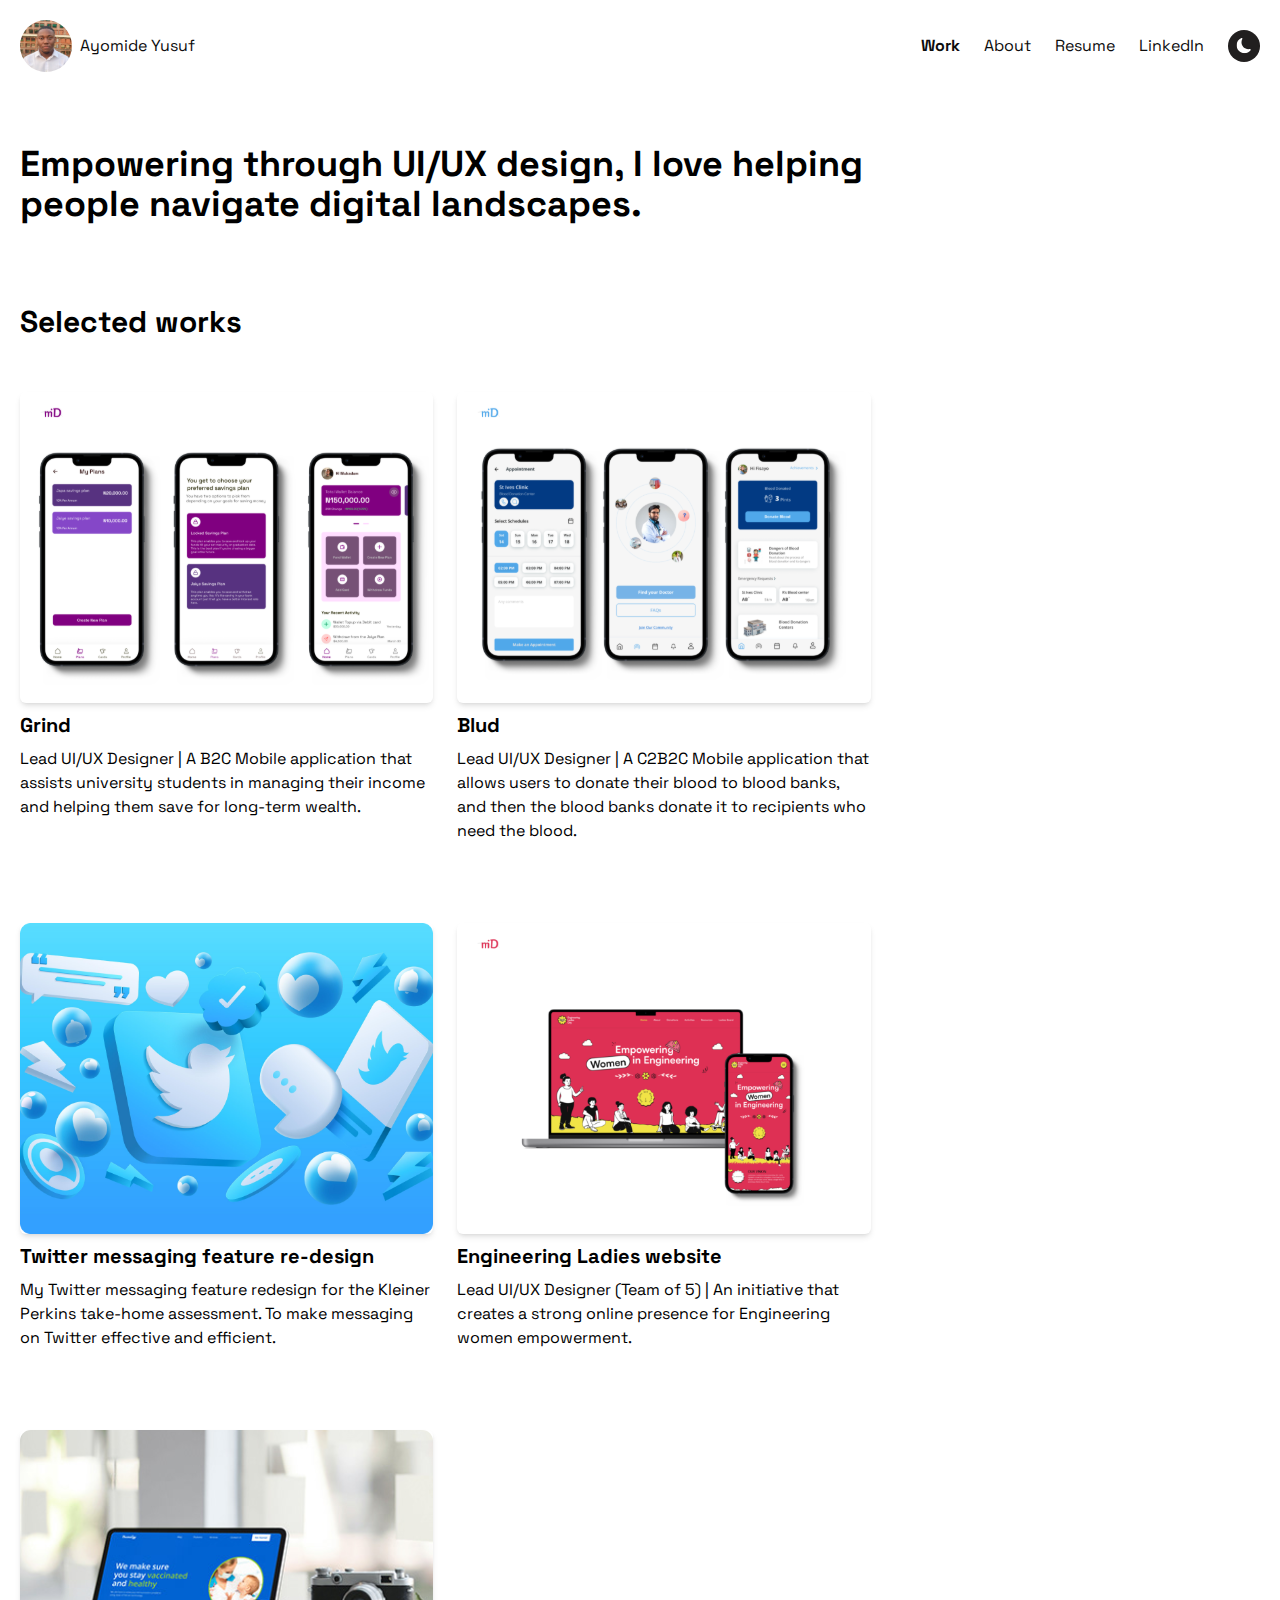
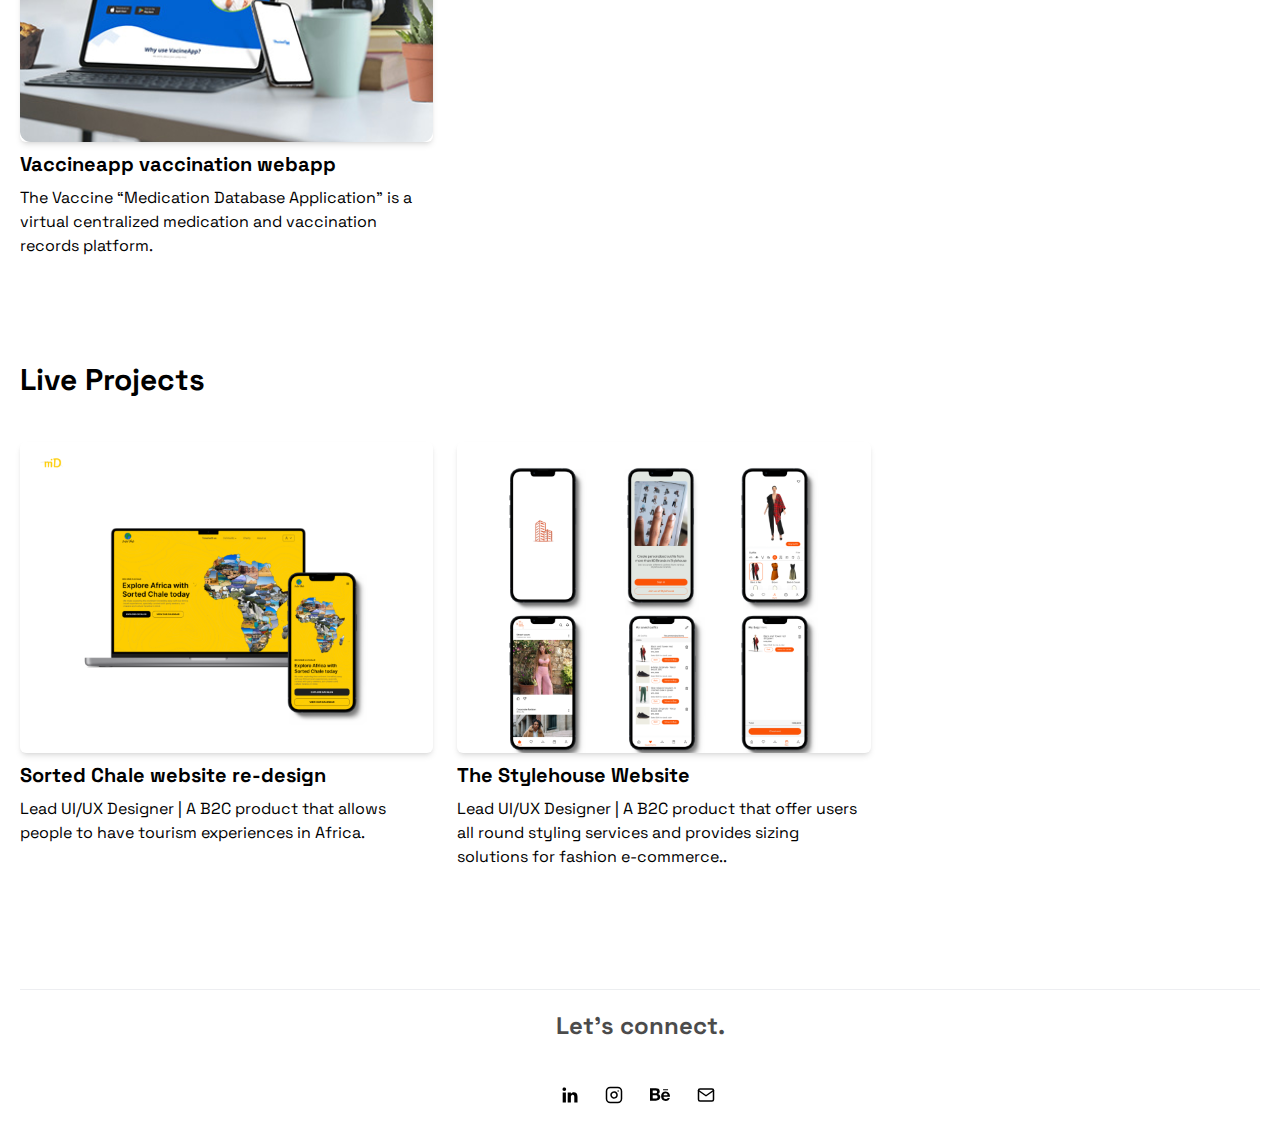
==== commit 364704bb: "home page changes" ====
--- a/index.html
+++ b/index.html
@@ -64,31 +64,31 @@
        <h2 class="text-3xl font-bold mb-5">Selected works</h2>
        <div class="flex flex-wrap gap-6">
            <div class="live-project-card">
-               <img src="./assets/images/eld.png" alt="ELD">
+               <a href="./grind-mobile-app/" target="_blank" rel="noreferrer noopener"><img src="./assets/images/grind/grind.svg" alt="Grind Mobile savings app"></a>
+               <a href="./grind-mobile-app/" target="_blank" rel="noreferrer noopener">Grind</a>
+               <p>Lead UI/UX Designer | A B2C Mobile application that assists university students in managing their income and helping them save for long-term wealth.</p>
+           </div>
+
+           <div class="live-project-card">
+               <a href="./blud-mobile-app/" target="_blank" rel="noreferrer noopener"><img src="./assets/images/blood/blood-donation.svg" alt="Blud App"></a>
+               <a href="./blud-mobile-app/" target="_blank" rel="noreferrer noopener">Blud</a>
+               <p>Lead UI/UX Designer | A C2B2C Mobile application that allows users to donate their blood to blood banks, and then the blood banks donate it to recipients who need the blood.</p>
+           </div>
+
+           <div class="live-project-card">
+               <a href="./twitter-messaging-redesign/" target="_blank" rel="noreferrer noopener"><img src="./assets/images/twitter/twitter.png" alt="Twitter app"></a>
+               <a href="./twitter-messaging-redesign/" target="_blank" rel="noreferrer noopener">Twitter messaging feature re-design</a>
+               <p>My Twitter messaging feature redesign for the Kleiner Perkins take-home assessment. To make messaging on Twitter effective and efficient.</p>
+           </div>
+
+           <div class="live-project-card">
+               <a href="https://www.figma.com/file/L22NSosXfHgCjuGokAEAnm/ELD?type=design&node-id=370%3A802&t=8mmAhf8MQTqxRXSB-1&fuid=647179437094287726" target="_blank" rel="noreferrer noopener"><img src="./assets/images/eld.png" alt="ELD"></a>
                <a href="https://www.figma.com/file/L22NSosXfHgCjuGokAEAnm/ELD?type=design&node-id=370%3A802&t=8mmAhf8MQTqxRXSB-1&fuid=647179437094287726" target="_blank" rel="noreferrer noopener">Engineering Ladies website</a>
                <p>Lead UI/UX Designer (Team of 5) | An initiative that creates a strong online presence for Engineering women empowerment.</p>
            </div>
 
            <div class="live-project-card">
-               <img src="./assets/images/grind/grind.svg" alt="Grind Mobile savings app">
-               <a href="./grind-mobile-app/" target="_blank" rel="noreferrer noopener">Grind</a>
-               <p>Lead UI/UX Designer | A B2C Mobile application that assists university students in managing their income and helping them save for long-term wealth.</p>
-           </div>
-
-           <div class="live-project-card">
-               <img src="./assets/images/blood/blood-donation.svg" alt="Blud App">
-               <a href="./blud-mobile-app/" target="_blank" rel="noreferrer noopener">Blud</a>
-               <p>Lead UI/UX Designer | A C2B2C Mobile application that allows users to donate their blood to blood banks, and then the blood banks donate it to recipients who need the blood.</p>
-           </div>
-
-           <div class="live-project-card">
-               <img src="./assets/images/twitter/twitter.png" alt="Twitter app">
-               <a href="./twitter-messaging-redesign/" target="_blank" rel="noreferrer noopener">Twitter messaging feature re-design</a>
-               <p>My Twitter messaging feature redesign for the Kleiner Perkins take-home assessment. To make messaging on Twitter effective and efficient.</p>
-           </div>
-
-           <div class="live-project-card">
-               <img src="./assets/images/vaccine/vaccine.svg" alt="Vaccine app">
+               <a href="https://www.behance.net/gallery/138558235/VaccineApp-A-vaccination-website-%28Case-Study%29" target="_blank" rel="noreferrer noopener"><img src="./assets/images/vaccine/vaccine.svg" alt="Vaccine app"></a>
                <a href="https://www.behance.net/gallery/138558235/VaccineApp-A-vaccination-website-%28Case-Study%29" target="_blank" rel="noreferrer noopener">Vaccineapp vaccination webapp</a>
                <p>The Vaccine “Medication Database Application” is a virtual centralized medication and vaccination records platform. </p>
            </div>
@@ -97,13 +97,13 @@
        <h2 class="text-3xl font-bold mb-3 mt-20">Live Projects</h2>
        <div class="flex flex-wrap gap-6 mb-12">
            <div class="live-project-card">
-               <img src="./assets/images/sorted-chale.png" alt="Sorted Chale website re-design">
+               <a href="https://www.sortedchale.com/" target="_blank" rel="noreferrer noopener"><img src="./assets/images/sorted-chale.png" alt="Sorted Chale website re-design"></a>
                <a href="https://www.sortedchale.com/" target="_blank" rel="noreferrer noopener">Sorted Chale website re-design</a>
                <p>Lead UI/UX Designer | A B2C product that allows people to have tourism experiences in Africa. </p>
            </div>
 
            <div class="live-project-card">
-               <img src="./assets/images/stylehouse.png" alt="Stylehouse">
+               <a href="https://thestylehousenigeria.com/" target="_blank" rel="noreferrer noopener"><img src="./assets/images/stylehouse.png" alt="Stylehouse"></a>
                <a href="https://thestylehousenigeria.com/" target="_blank" rel="noreferrer noopener">The Stylehouse Website</a>
                <p>Lead UI/UX Designer | A B2C product that offer users all round styling services and provides sizing solutions for fashion e-commerce.. </p>
            </div>
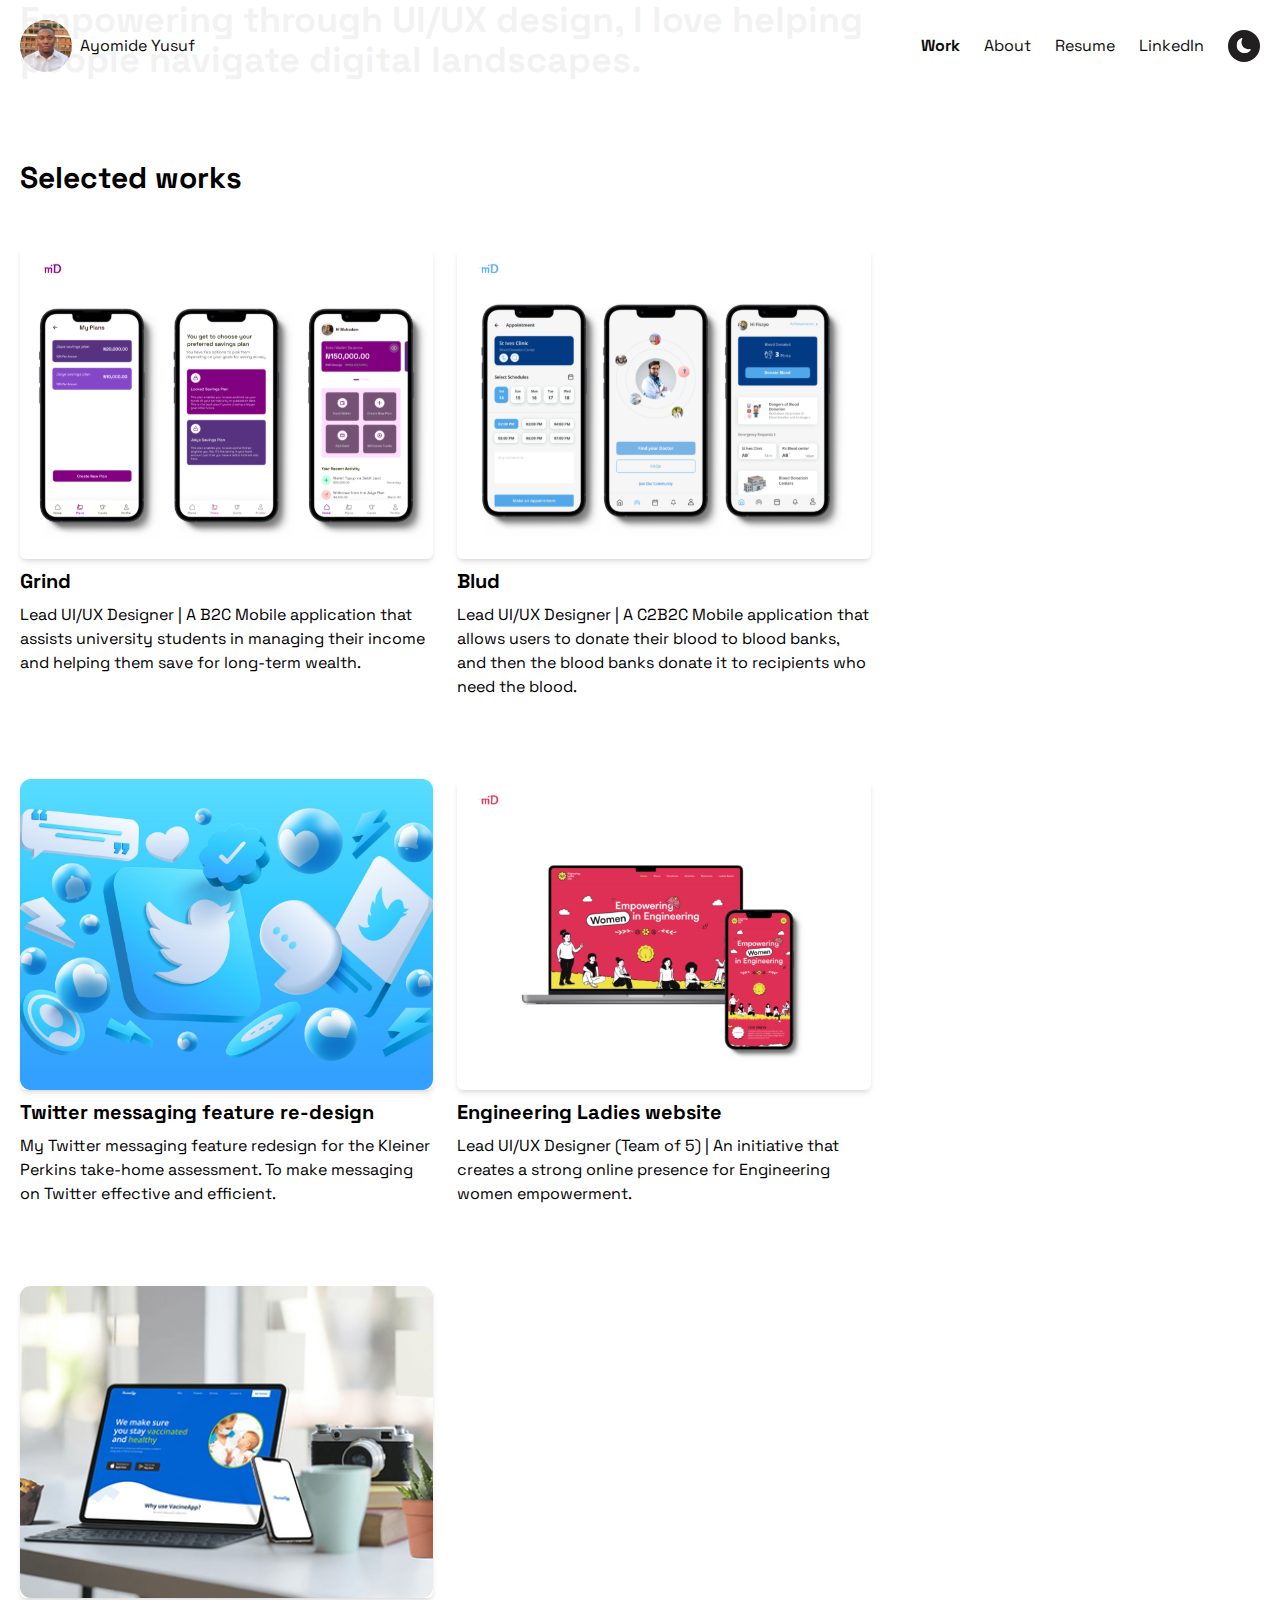
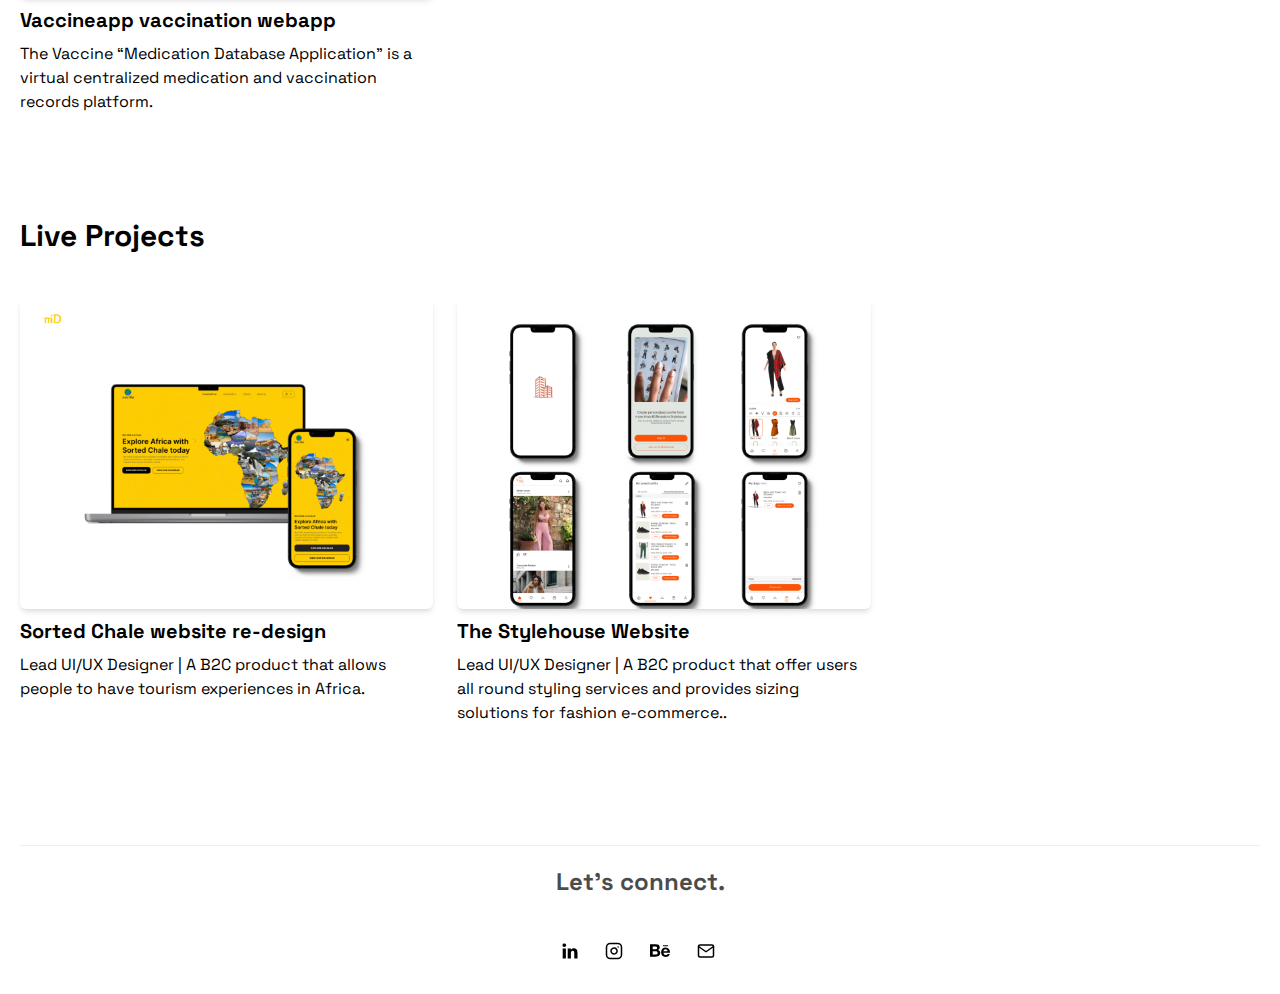
==== commit 03ef9097: "homepage padding fix" ====
--- a/index.html
+++ b/index.html
@@ -57,7 +57,7 @@
             </div>
         </div>
    </nav>
-   <section class="pt-28 md:pt-36 container px-5">
+   <section class="pt-36 container px-5">
        <h1 class="text-2xl md:text-4xl max-w-4xl mb-5 font-bold">Empowering through UI/UX design, I love helping people navigate digital landscapes.</h1>
    </section>
    <section id="live-projects" class="container px-5 mt-20">
--- a/styles.css
+++ b/styles.css
@@ -610,11 +610,6 @@
   color: rgb(249 115 22 / var(--tw-text-opacity));
 }
 
-.t-pink{
-  --tw-text-opacity: 1;
-  color: rgb(242 143 143 / var(--tw-text-opacity));
-}
-
 .t-blue2{
   --tw-text-opacity: 1;
   color: rgb(117 179 230 / var(--tw-text-opacity));
@@ -685,8 +680,15 @@
 
 .nav-container{
   display: flex;
+  flex-direction: column;
   align-items: center;
   justify-content: space-between;
+}
+
+@media (min-width: 768px){
+  .nav-container{
+    flex-direction: row;
+  }
 }
 
 .nav-logo{
@@ -763,18 +765,6 @@
   width: 100%;
 }
 
-.work-card{
-  margin-top: 1rem;
-  margin-bottom: 1rem;
-  width: 100%;
-}
-
-@media (min-width: 768px){
-  .work-card{
-    width: 49%;
-  }
-}
-
 .card img{
   width: 100%;
   --tw-drop-shadow: drop-shadow(0 4px 3px rgb(0 0 0 / 0.07)) drop-shadow(0 2px 2px rgb(0 0 0 / 0.06));
@@ -789,41 +779,6 @@
   font-weight: 700;
 }
 
-.work-card ul{
-  margin-bottom: 0.75rem;
-  display: flex;
-  list-style-position: inside;
-  list-style-type: disc;
-  -moz-column-gap: 0.25rem;
-       column-gap: 0.25rem;
-  font-weight: 500;
-  --tw-text-opacity: 1;
-  color: rgb(34 34 34 / var(--tw-text-opacity));
-}
-
-:is(.dark .work-card ul){
-  --tw-text-opacity: 1;
-  color: rgb(245 245 245 / var(--tw-text-opacity));
-}
-
-@media (min-width: 768px){
-  .work-card ul{
-    -moz-column-gap: 0.5rem;
-         column-gap: 0.5rem;
-    font-size: 1.25rem;
-    line-height: 1.75rem;
-  }
-}
-
-.work-card ul li{
-  padding-left: 0.25rem;
-}
-
-.work-card ul li:first-child{
-  list-style-type: none;
-  padding-left: 0px;
-}
-
 .card p{
   --tw-text-opacity: 1;
   color: rgb(85 85 85 / var(--tw-text-opacity));
@@ -832,12 +787,6 @@
 :is(.dark .card p){
   --tw-text-opacity: 1;
   color: rgb(249 249 249 / var(--tw-text-opacity));
-}
-
-@media (min-width: 768px){
-  .writing-card{
-    width: 32%;
-  }
 }
 
 /* ABOUT PAGE */
@@ -1021,9 +970,14 @@
   gap: 1rem;
 }
 
-@media (min-width: 768px){
+@media (min-width: 1024px){
   .grind-solution{
     flex-direction: row;
+  }
+
+  .grind-solution img{
+    height: 490px;
+    width: 490px;
   }
 }
 
@@ -1352,6 +1306,10 @@
   justify-content: space-between;
 }
 
+.gap-2{
+  gap: 0.5rem;
+}
+
 .gap-3{
   gap: 0.75rem;
 }
@@ -1438,6 +1396,10 @@
 
 .pt-28{
   padding-top: 7rem;
+}
+
+.pt-32{
+  padding-top: 8rem;
 }
 
 .text-center{
@@ -1587,10 +1549,6 @@
 }
 
 @media (min-width: 768px){
-  .md\:order-1{
-    order: 1;
-  }
-
   .md\:w-1\/2{
     width: 50%;
   }
@@ -1632,6 +1590,10 @@
 }
 
 @media (min-width: 1024px){
+  .lg\:order-1{
+    order: 1;
+  }
+
   .lg\:flex-row{
     flex-direction: row;
   }
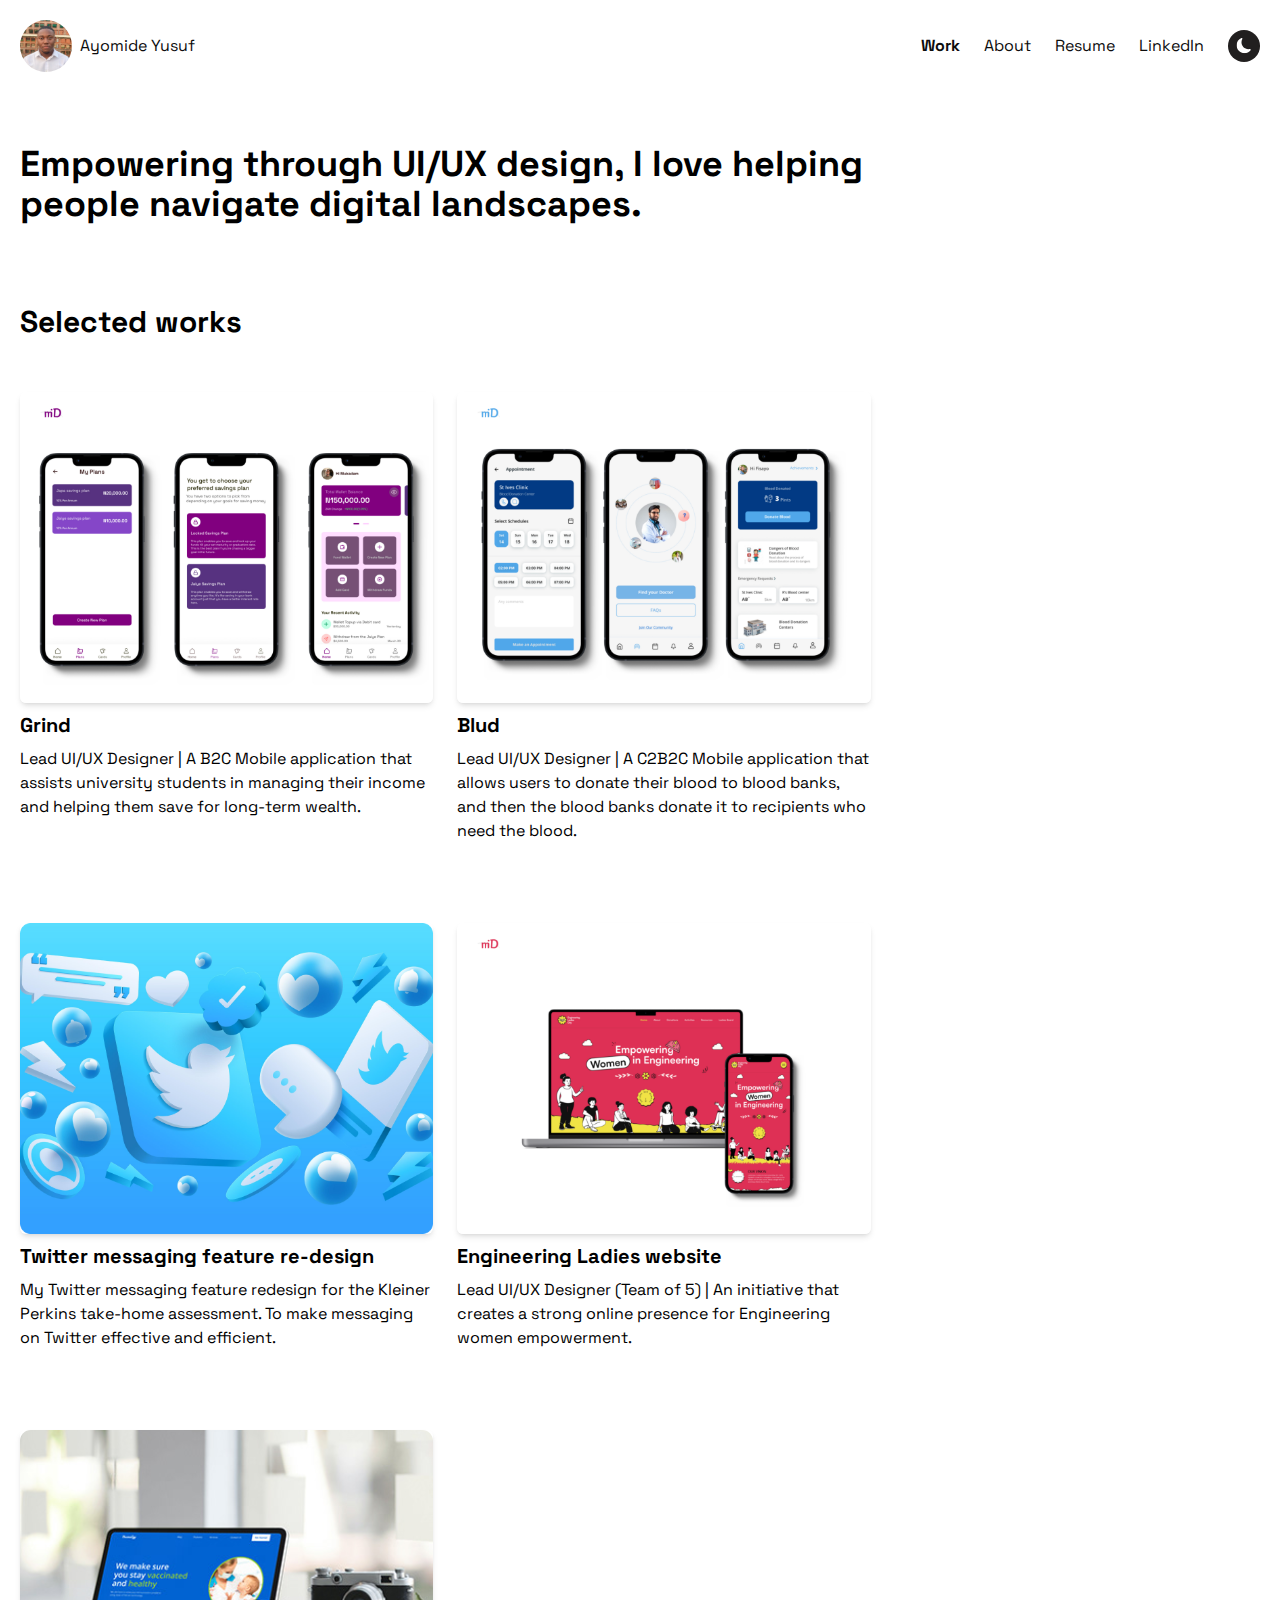
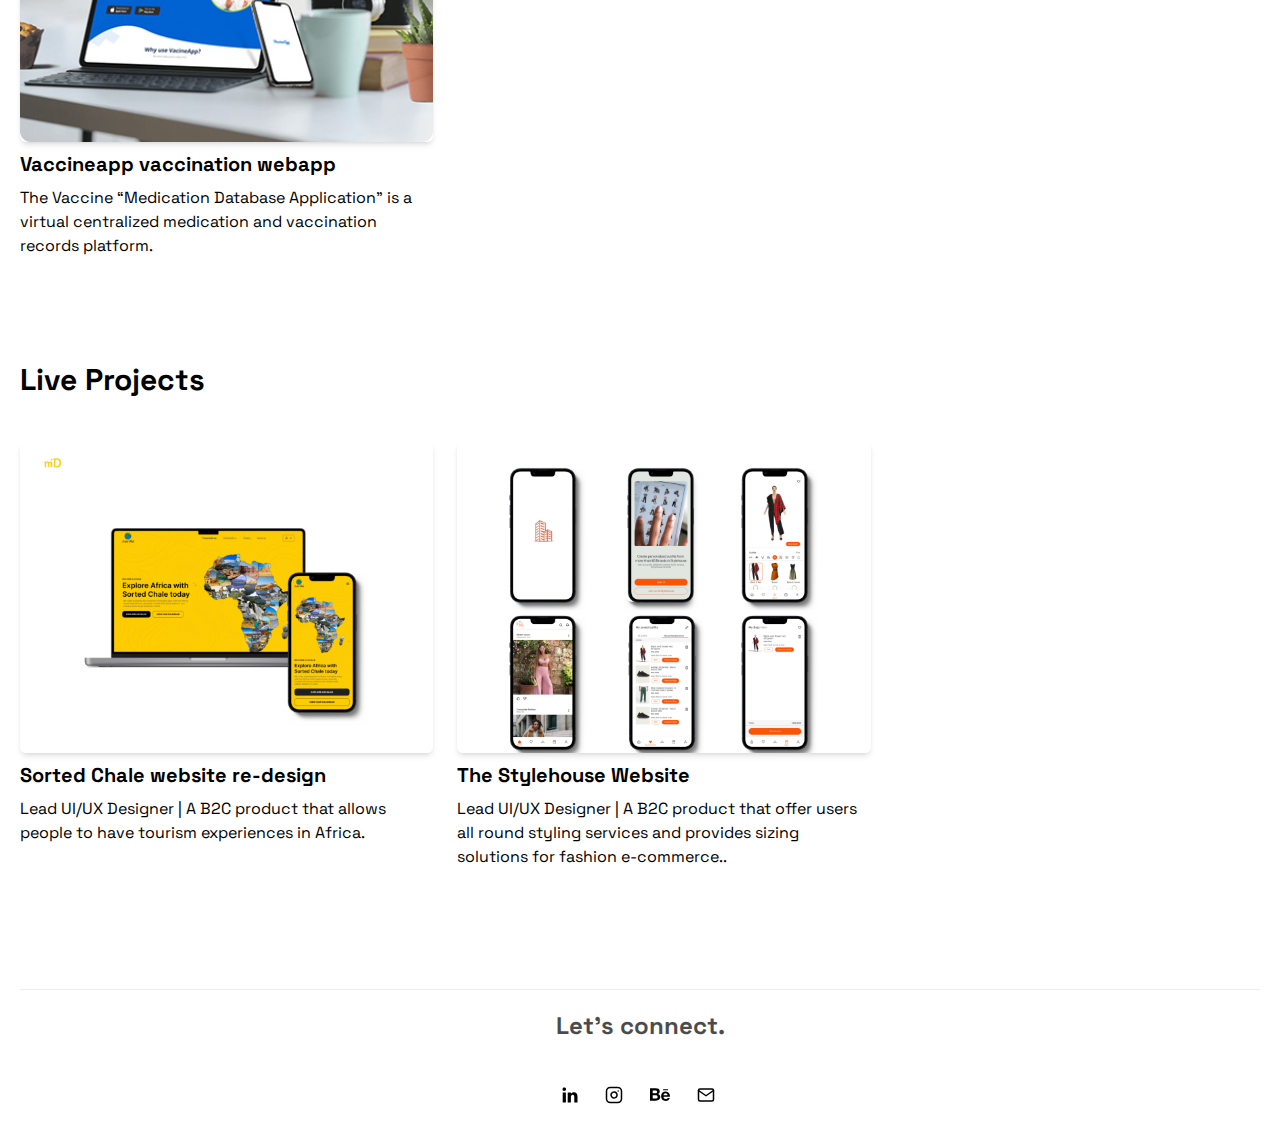
==== commit bd4f4e3f: "use jpeg for home page images" ====
--- a/index.html
+++ b/index.html
@@ -64,13 +64,13 @@
        <h2 class="text-3xl font-bold mb-5">Selected works</h2>
        <div class="flex flex-wrap gap-6">
            <div class="live-project-card">
-               <a href="./grind-mobile-app/" target="_blank" rel="noreferrer noopener"><img src="./assets/images/grind/grind.svg" alt="Grind Mobile savings app"></a>
+               <a href="./grind-mobile-app/" target="_blank" rel="noreferrer noopener"><img src="./assets/images/grind/grind.jpeg" alt="Grind Mobile savings app"></a>
                <a href="./grind-mobile-app/" target="_blank" rel="noreferrer noopener">Grind</a>
                <p>Lead UI/UX Designer | A B2C Mobile application that assists university students in managing their income and helping them save for long-term wealth.</p>
            </div>
 
            <div class="live-project-card">
-               <a href="./blud-mobile-app/" target="_blank" rel="noreferrer noopener"><img src="./assets/images/blood/blood-donation.svg" alt="Blud App"></a>
+               <a href="./blud-mobile-app/" target="_blank" rel="noreferrer noopener"><img src="./assets/images/blood/blood-donation.jpeg" alt="Blud App"></a>
                <a href="./blud-mobile-app/" target="_blank" rel="noreferrer noopener">Blud</a>
                <p>Lead UI/UX Designer | A C2B2C Mobile application that allows users to donate their blood to blood banks, and then the blood banks donate it to recipients who need the blood.</p>
            </div>
@@ -82,7 +82,7 @@
            </div>
 
            <div class="live-project-card">
-               <a href="https://www.figma.com/file/L22NSosXfHgCjuGokAEAnm/ELD?type=design&node-id=370%3A802&t=8mmAhf8MQTqxRXSB-1&fuid=647179437094287726" target="_blank" rel="noreferrer noopener"><img src="./assets/images/eld.png" alt="ELD"></a>
+               <a href="https://www.figma.com/file/L22NSosXfHgCjuGokAEAnm/ELD?type=design&node-id=370%3A802&t=8mmAhf8MQTqxRXSB-1&fuid=647179437094287726" target="_blank" rel="noreferrer noopener"><img src="./assets/images/eld.jpeg" alt="ELD"></a>
                <a href="https://www.figma.com/file/L22NSosXfHgCjuGokAEAnm/ELD?type=design&node-id=370%3A802&t=8mmAhf8MQTqxRXSB-1&fuid=647179437094287726" target="_blank" rel="noreferrer noopener">Engineering Ladies website</a>
                <p>Lead UI/UX Designer (Team of 5) | An initiative that creates a strong online presence for Engineering women empowerment.</p>
            </div>
@@ -97,13 +97,13 @@
        <h2 class="text-3xl font-bold mb-3 mt-20">Live Projects</h2>
        <div class="flex flex-wrap gap-6 mb-12">
            <div class="live-project-card">
-               <a href="https://www.sortedchale.com/" target="_blank" rel="noreferrer noopener"><img src="./assets/images/sorted-chale.png" alt="Sorted Chale website re-design"></a>
+               <a href="https://www.sortedchale.com/" target="_blank" rel="noreferrer noopener"><img src="./assets/images/sorted-chale.jpeg" alt="Sorted Chale website re-design"></a>
                <a href="https://www.sortedchale.com/" target="_blank" rel="noreferrer noopener">Sorted Chale website re-design</a>
                <p>Lead UI/UX Designer | A B2C product that allows people to have tourism experiences in Africa. </p>
            </div>
 
            <div class="live-project-card">
-               <a href="https://thestylehousenigeria.com/" target="_blank" rel="noreferrer noopener"><img src="./assets/images/stylehouse.png" alt="Stylehouse"></a>
+               <a href="https://thestylehousenigeria.com/" target="_blank" rel="noreferrer noopener"><img src="./assets/images/stylehouse.jpeg" alt="Stylehouse"></a>
                <a href="https://thestylehousenigeria.com/" target="_blank" rel="noreferrer noopener">The Stylehouse Website</a>
                <p>Lead UI/UX Designer | A B2C product that offer users all round styling services and provides sizing solutions for fashion e-commerce.. </p>
            </div>
@@ -132,4 +132,4 @@
    </footer>
    <script src="theme.js"></script>
 </body>
-</html>+</html>
--- a/styles.css
+++ b/styles.css
@@ -1402,6 +1402,10 @@
   padding-top: 8rem;
 }
 
+.pt-36{
+  padding-top: 9rem;
+}
+
 .text-center{
   text-align: center;
 }
